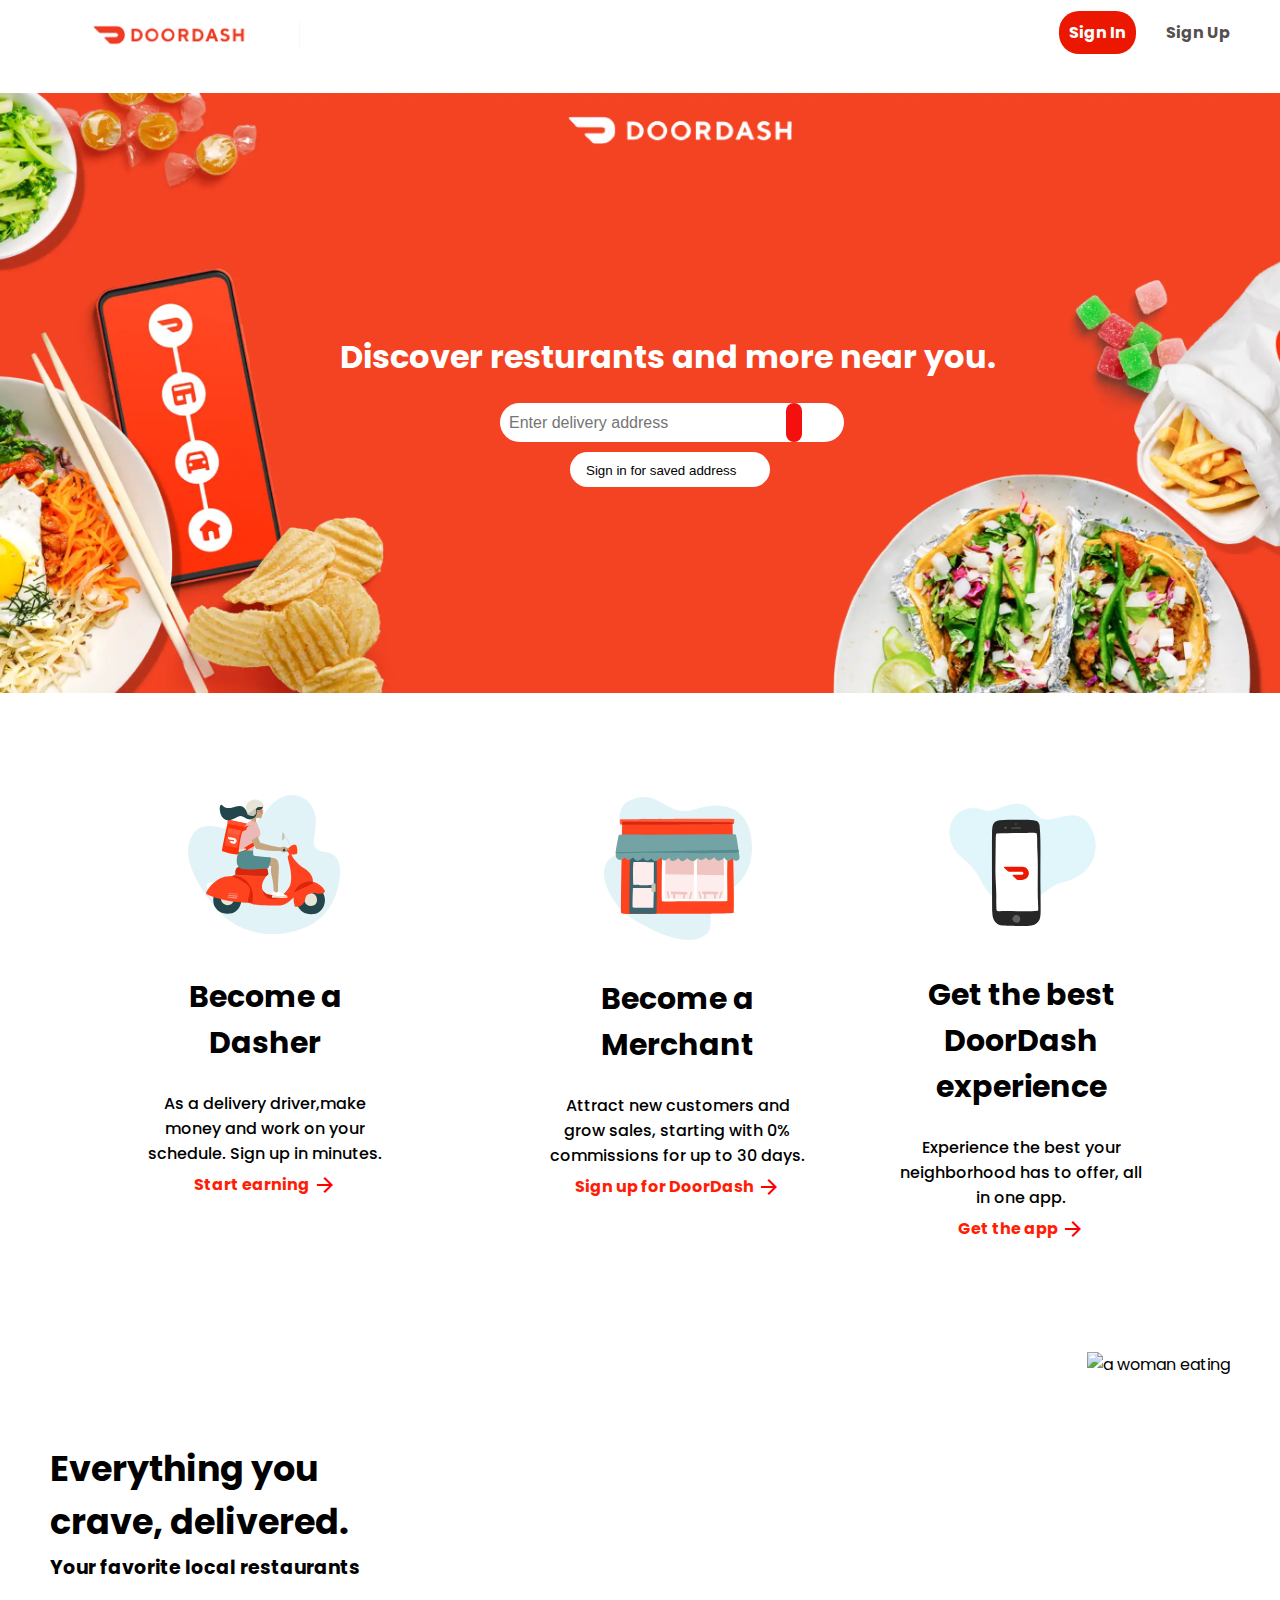
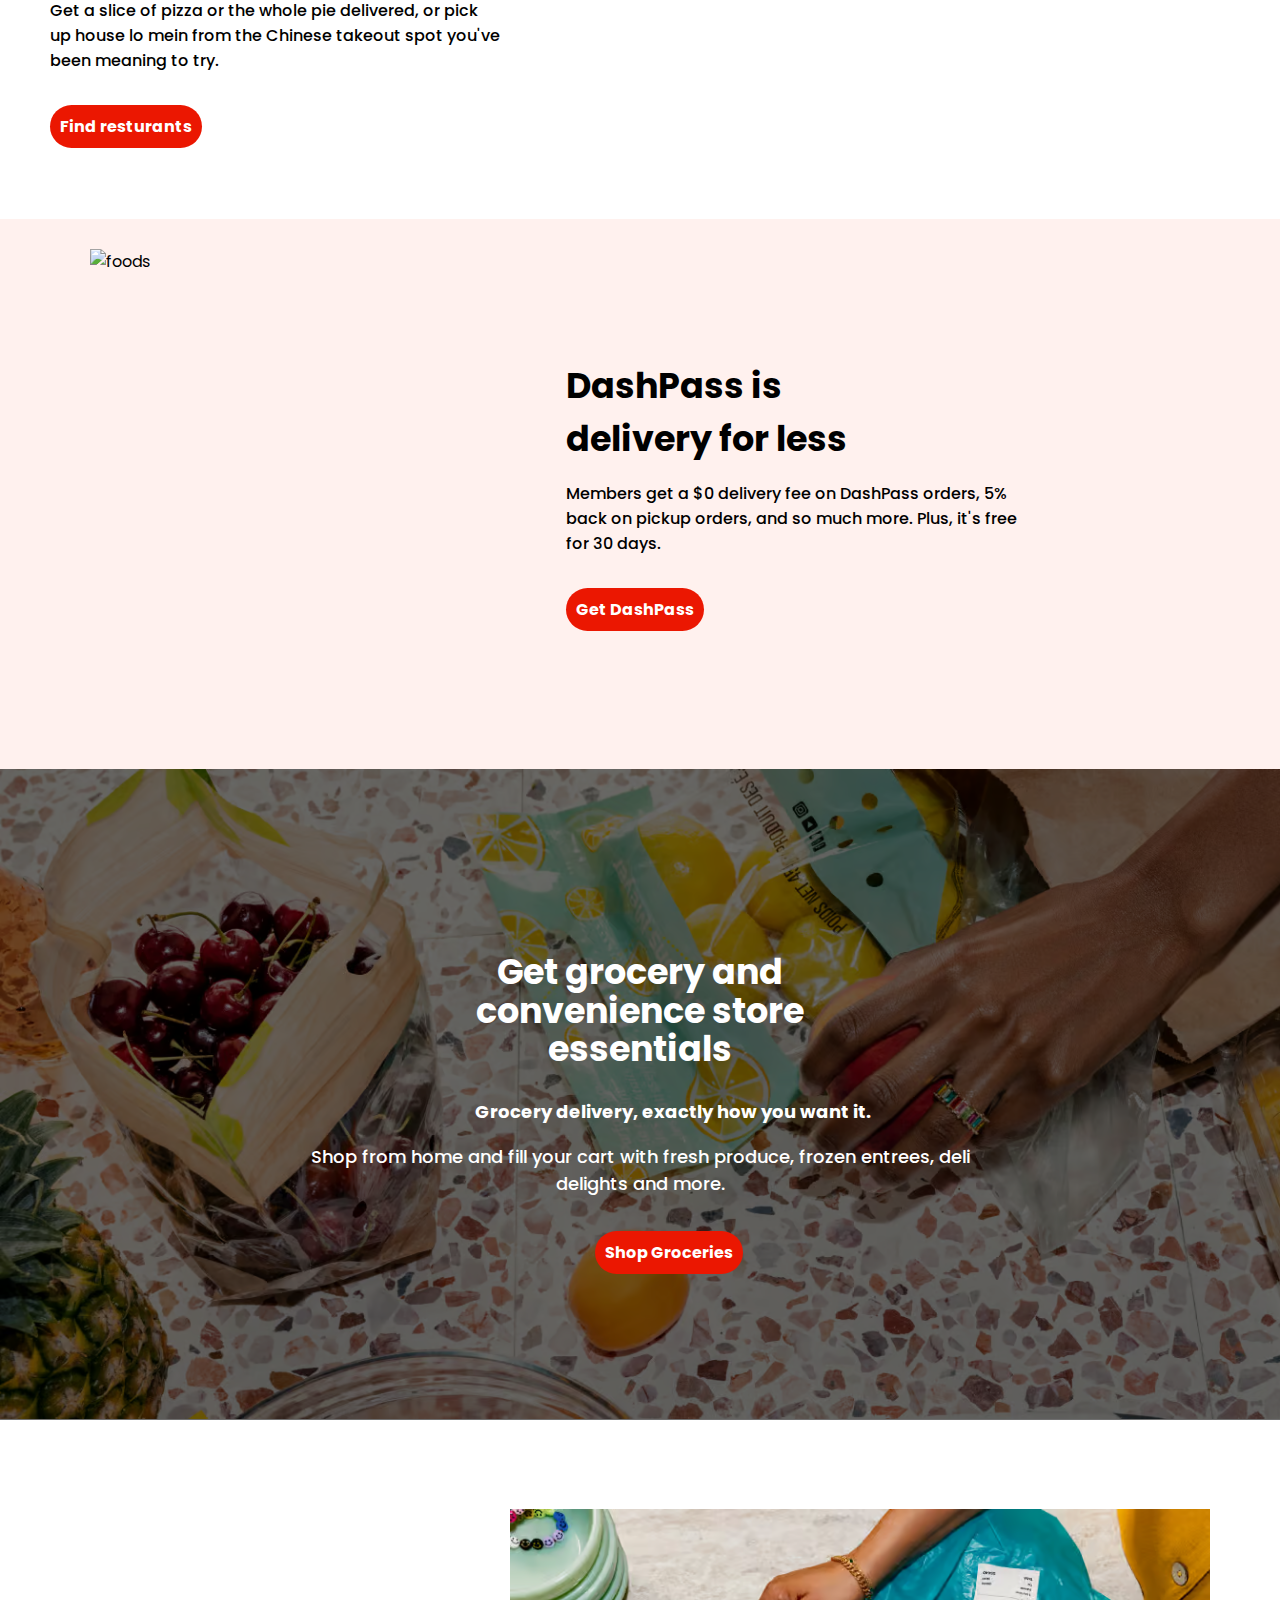
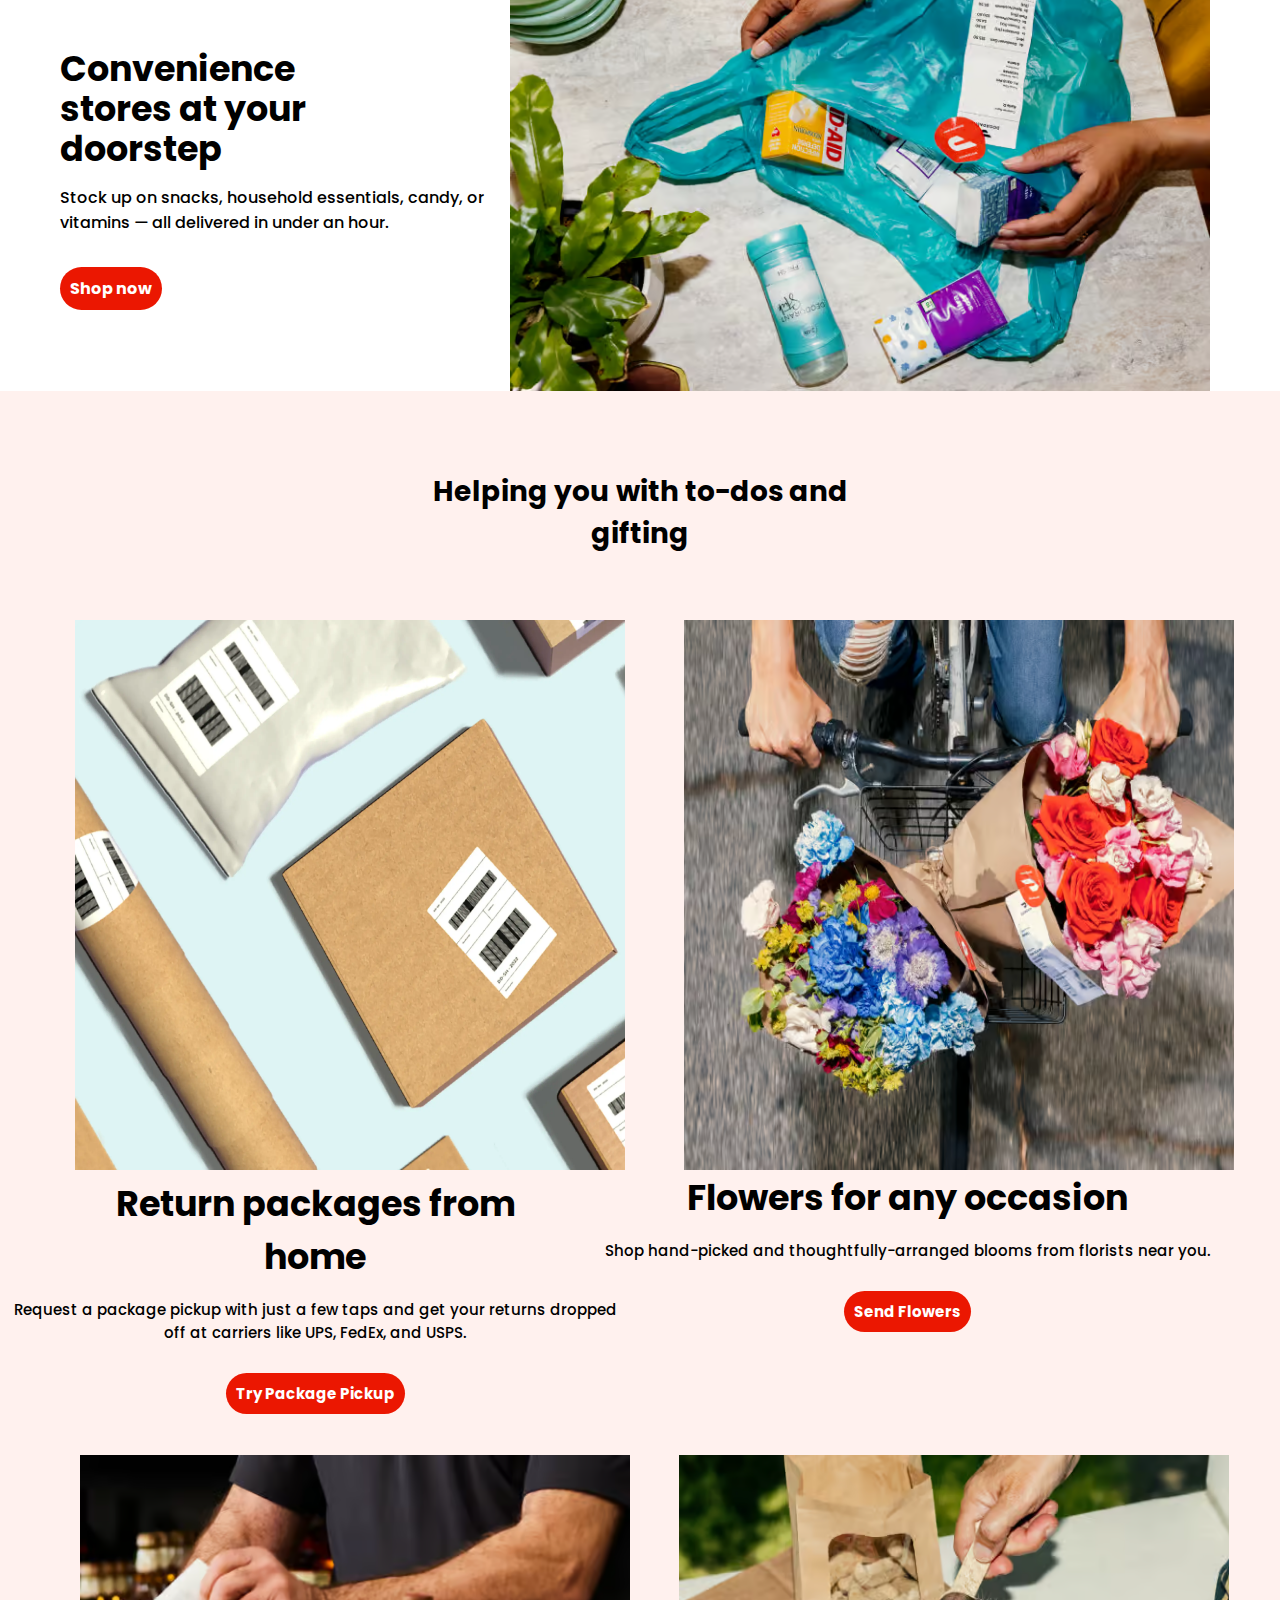
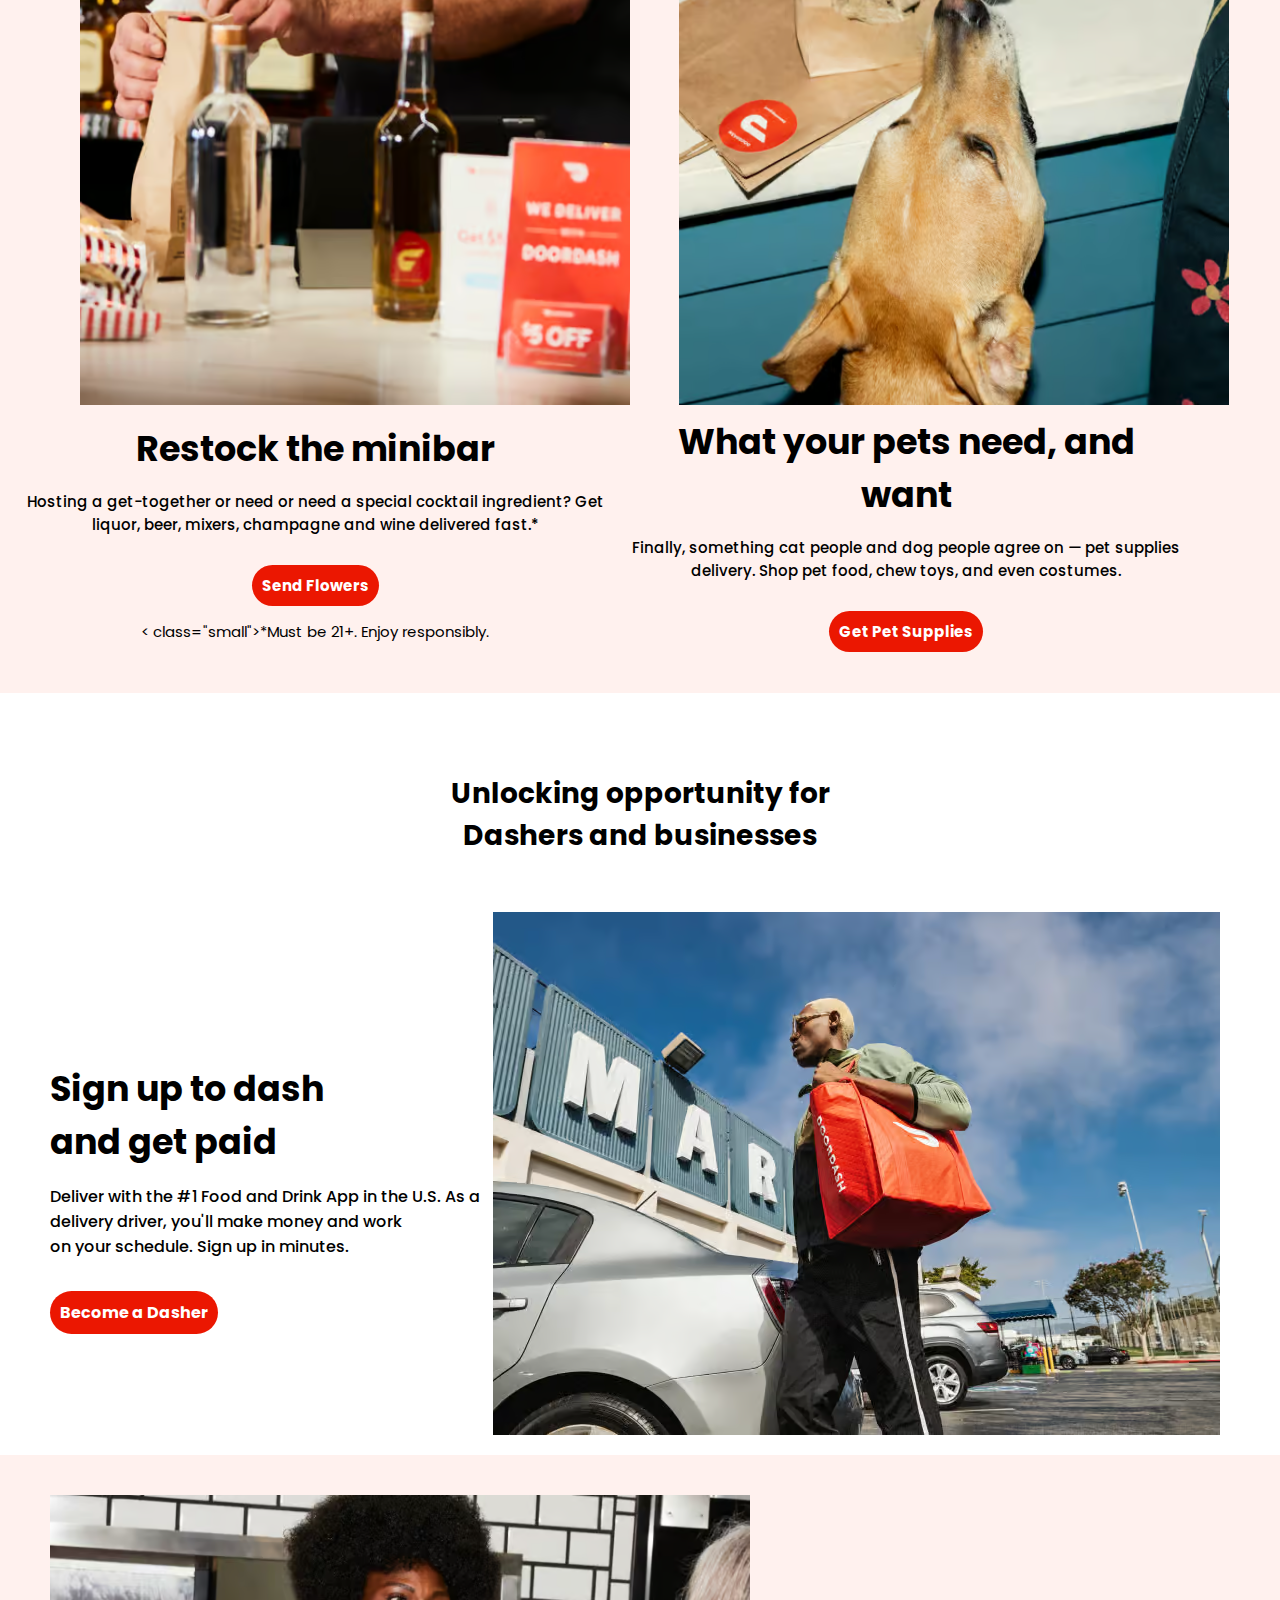
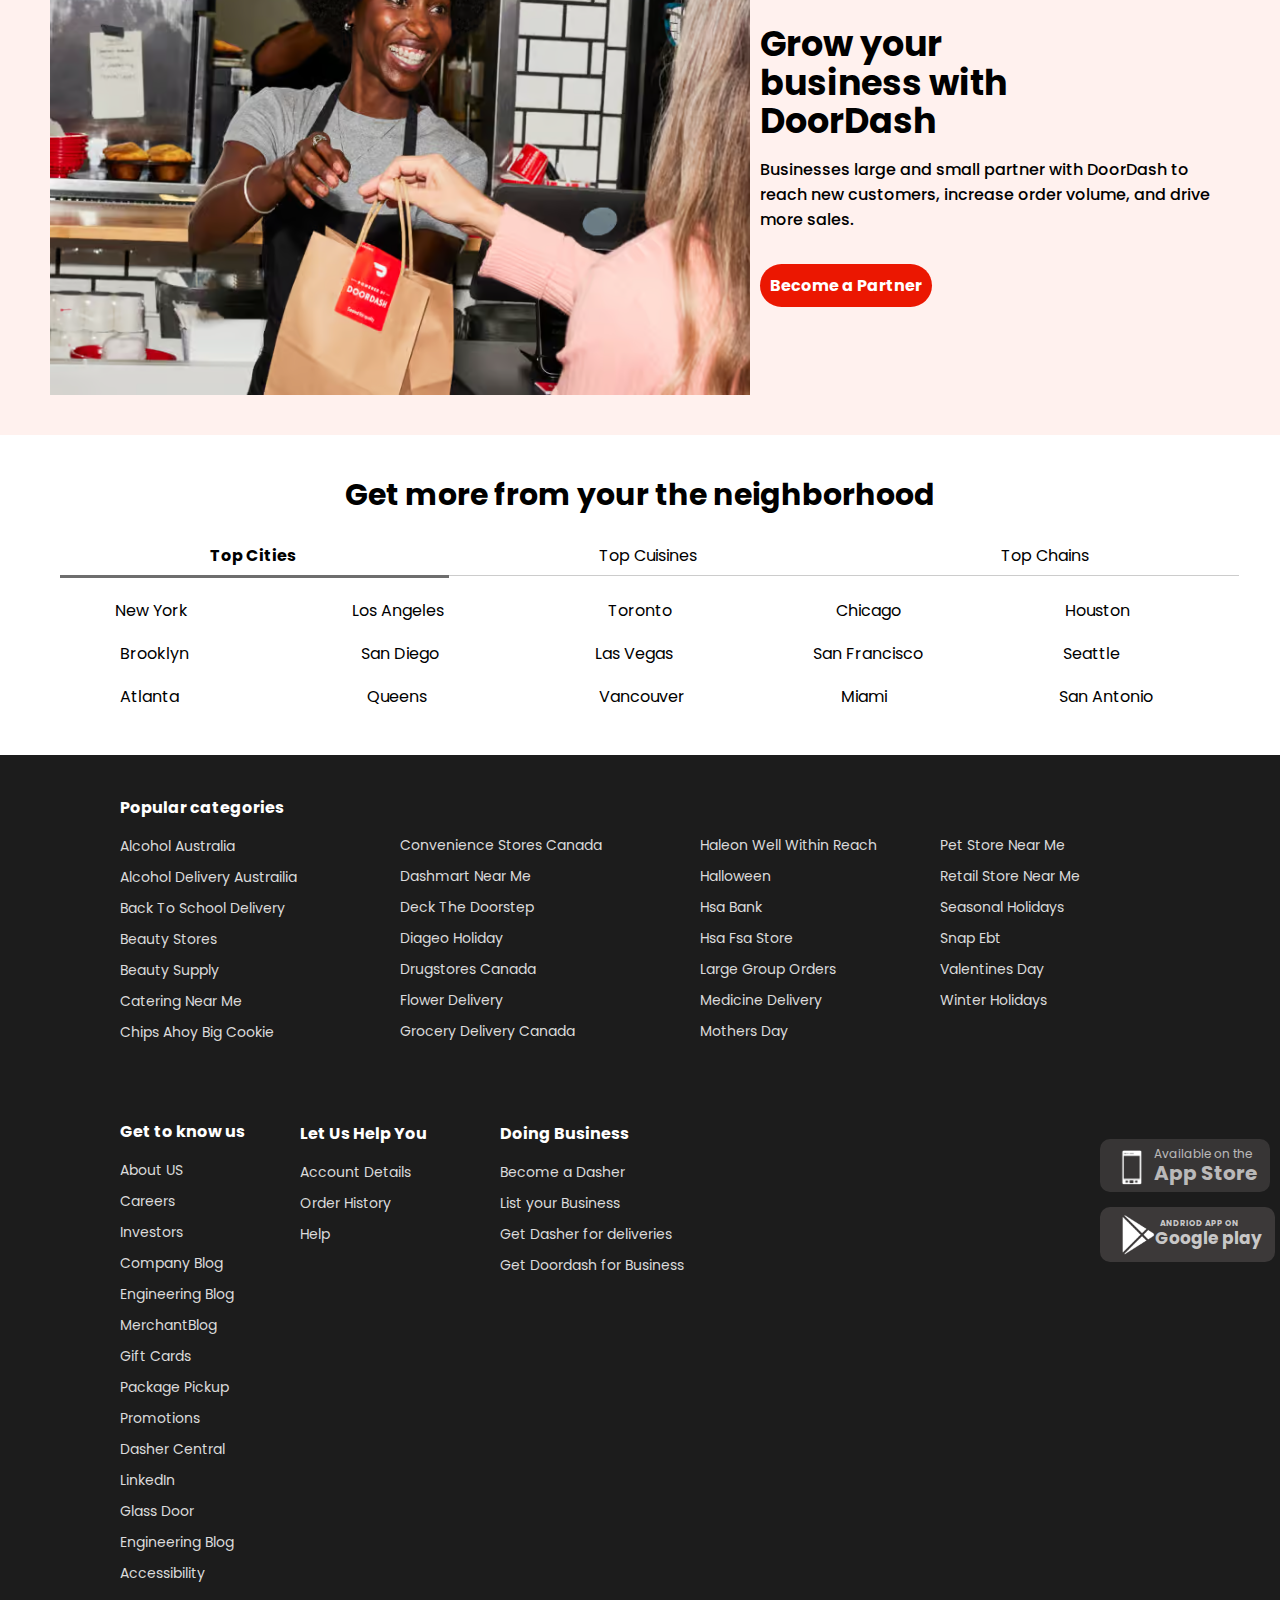
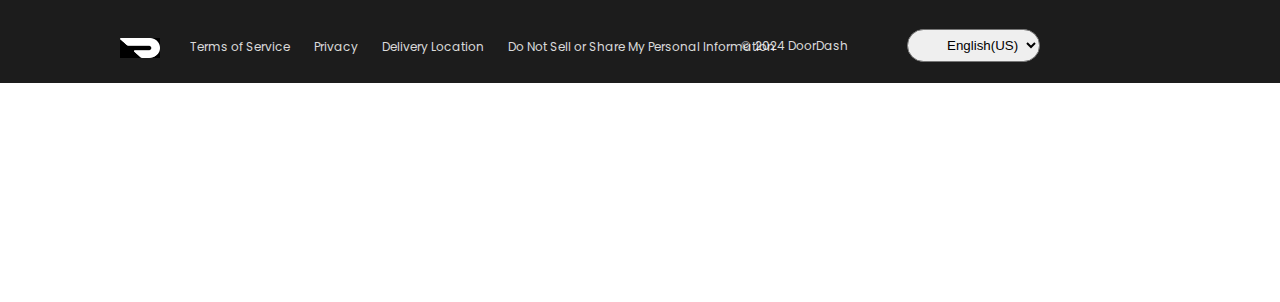
==== index.html @ f0e6108e "Rename Project.html to index.html" ====
<!DOCTYPE html>
<html lang="en">
<head>
    <meta charset="UTF-8">
    <meta name="viewport" content="width=device-width, initial-scale=1.0">
    <title>DoorDash Food Delivery & Takeout - From Restaurants Near You</title>
    <link rel="stylesheet" href="https://cdnjs.cloudflare.com/ajax/libs/font-awesome/6.6.0/css/all.min.css" integrity="sha512-Kc323vGBEqzTmouAECnVceyQqyqdsSiqLQISBL29aUW4U/M7pSPA/gEUZQqv1cwx4OnYxTxve5UMg5GT6L4JJg==" crossorigin="anonymous" referrerpolicy="no-referrer" />

    <link rel="stylesheet" href="https://fonts.googleapis.com/css2?family=Material+Symbols+Outlined:opsz,wght,FILL,GRAD@24,400,0,0&icon_names=arrow_forward" />


    <link rel="icon" type="image/x-icon" href="favicon.ico">

    <link rel="stylesheet" href="Project.css">
</head>
<body>
    <!-- Header section -->
<header>
   <div class="head-section">
    
    <img class="head-logo" src="Capture.PNG" alt="doordash logo" width="200px" height="60px">
    <div >
        <nav class="doordash">
            <ul>
                <li>
                    <a class="sign-in"   href="#" target="_blank">Sign In</a>
                </li>
                <li>
                    <a class="sign-up" href="#" target="_blank">Sign Up</a>
                </li>
            </ul>
        </nav>
            
        
    </div>

    
</div>
</header>
<!-- End of the Header -->

<!-- Main or Hero section -->
<div class="main">
        <img  class="logo" src="bcafd4c2-79aa-4341-a53f-d7eda26e545b-cover-removebg-preview.png" alt="logo">
        
    
        <h1>
            Discover resturants and more near you.
        </h1>
    
        <div class="search-box">
            <i class="fa-solid fa-location-dot"></i>
            <input type="text" placeholder="Enter delivery address" />
            <i class="fa-solid fa-arrow-right"></i>
        </div>
    
        <div class="saved-address">
            <i class="fa-regular fa-user"></i>
            <button>Sign in for saved address</button>
        </div>
   
</div>
<!-- End of the Hero or main section -->

<!-- Second Section -->
<div class="second-section">
    <div class="faruq">
        <img src="ScootScoot.svg">
        <h2 >Become a <br>Dasher </h2> 
        <p>As a delivery driver,make <br> money and work on your <br> schedule. Sign up in minutes.<br> <a class="tobi" href="#" target="_blank" >Start earning </a > <span class="material-symbols-outlined">
            arrow_forward
            </span> 
        </p>  
    </div>

    <div class="ola">
        <img src="Storefront.svg" >
        <h2>Become a <br>Merchant </h2> 
        <p>Attract new customers and <br> grow sales, starting with 0% <br>commissions for up to 30 days.<br> <a class="tobi"  href="#" target="_blank">Sign up for DoorDash </a> <span class="material-symbols-outlined">
            arrow_forward
            </span>      
        </p>
    </div>

    <div class="wale">
        <img src="iphone.svg" height="150px">
        <h2>Get the best<br> DoorDash <br>experience</h2>
        <p>Experience the best your <br>neighborhood has to offer, all<br> in one app.<br><a class="tobi" href="#" target="_blank">Get the app </a ><span class="material-symbols-outlined">
            arrow_forward
            </span>
        </p>
    </div>

</div>

<!-- End of the second section -->

<!-- Third section -->
<div class="border">
    <div>
        <img class="eating"  src="https://img.cdn4dd.com/cdn-cgi/image/fit=cover,format=auto,quality=60/https://cdn.doordash.com/managed/consumer/seo/home/landing_cta/download_the_app_desktop.png" alt="a woman eating" height="500px">
    </div>
    <div class="third-section">
        <h4>Everything you <br>crave, delivered.</h4>
        <h5>Your favorite local restaurants</h5>
        <p>Get a slice of pizza or the whole pie delivered, or pick <br>up house lo mein from the Chinese takeout spot you've<br> been meaning to try.</p> <br>
        <a  class="resturants" href="#" target="_blank">Find resturants</a>
    </div>
</div>
<!-- End of the third section -->

<!-- Fourth section -->
<div class="fourth-section">
    <div>
    <img class="food" src="https://i.postimg.cc/Gh685XBJ/dashpass-desktop.avif" alt="foods" height="450px">
    </div>
    <div class="delivery">
    <h6>DashPass is <br> delivery for less</h6>
    <p>Members get a $0 delivery fee on DashPass orders, 5% <br> back on pickup orders, and so much more. Plus, it's free <br> for 30 days.</p><br>
    <a  class="Dashpass" href="#" target="_blank">Get DashPass</a>

    </div>
    

</div>

<!-- Fifth section -->
<div class="fifth-section">
   <div class="back">
    <h2 class="grocery">Get grocery and <br>convenience store<br> essentials</h2>
    <p class="grocery2">Grocery delivery, exactly how you want it.</p>
    <p class="grocery3">Shop from home and fill your cart with fresh produce, frozen entrees, deli <br>delights and more.</p> <br>
    <a class="grocery4" href="#" target="_blank"> Shop Groceries</a>
   </div> 
   
</div>
<!-- end of the fifth section -->

<!-- Sixth section -->
<div class="sixth">
    <div>
        <img class="image-sixth" src="convenience_desktop.png" alt="convenience">
    </div>

   <div class="div-sixth">
    <h4 class="header-sixth">Convenience <br>stores at your <br> doorstep</h4>
    <p>Stock up on snacks, household essentials, candy, or <br>vitamins — all delivered in under an hour.
    </p> <br>
    <a class="link-sixth" href="#" target="_blank">Shop now</a>
   </div>
</div>
<!-- End of the sixth -->

<!-- Seventh -->

<div class="seventh">
     <h5 class="seventh-header">Helping you with to-dos and <br> gifting</h5>
         <div>
            <img class="seventh-image" src="package_pickup_desktop.png" alt="" >
            <img class="seventh-image2" src="flowers_desktop.png" alt="">
         </div>
         <div class="seventh-container2">
            <h4>Return packages from <br>home</h4>
    
            <p>Request a package pickup with just a few taps and get your returns dropped <br>off at carriers like UPS, FedEx, and USPS.</p><br>
            <a class="seventh-link" href="#" target="_blank">Try Package Pickup</a>
         </div>
    
        <div class="seventh-container3"> <h4>Flowers for any occasion</h4>
            <p>Shop hand-picked and thoughtfully-arranged blooms from florists near you.</p> <br>
            <a class="seventh-link" href="#" target="_blank">Send Flowers</a>
         </div>

         <div>
            <img class="seventh-image3" src="alcohol_desktop.png" alt="">
            <img class="seventh-image4" src="pet_supplies_desktop.png" alt="">
         </div>

         <div class="seventh-container4">
             <h4>Restock the minibar</h4>
             <p>Hosting a get-together or need or need a special cocktail ingredient? Get <br>liquor, beer, mixers, champagne and wine delivered fast.*</p>
             <br>
             <a class="seventh-link" href="#" target="_blank">Send Flowers</a>
             <br><br>
             < class="small">*Must be 21+. Enjoy responsibly.</small>
         </div>

         <div class="seventh-container5">
             <h4>What your pets need, and <br>want</h4>
             <p>Finally, something cat people and dog people agree on — pet supplies <br>delivery. Shop pet food, chew toys, and even costumes.</p>
             <br>
             <a class="seventh-link" href="#" target="_blank">Get Pet Supplies</a>
         </div>

</div>
<!-- End of the Seventh  -->

<!-- Eight section -->
<div class="eight-container">
<h5 class="eight-header">Unlocking opportunity for <br>Dashers and businesses</h5>

<img class="eight-image" src="become_a_dasher_desktop.png" alt="">

<div class="eight-container2">
<h4 >Sign up to dash <br> and get paid</h4>

<p>Deliver with the #1 Food and Drink App in the U.S. As a <br>delivery driver, you'll make money and work <br>on your schedule. Sign up in minutes.</p>
<br>
<a class="seventh-link" href="#" target="_blank">Become a Dasher</a>
</div>


</div>
<!-- End of Eight Section -->

<!-- Ninth Section -->
<div class="ninth-section">
    <img class="ninth-image" src="work_with_doordash_desktop.png" alt="work with doordah picture">

<div class="ninth-container2">
<h4 >Grow your <br>business with<br> DoorDash</h4>

<p>Businesses large and small partner with DoorDash to <br>reach new customers, increase order volume, and drive<br>more sales.</p>
<br>
<a class="seventh-link" href="#" target="_blank">Become a Partner</a>
</div>
<!-- End of the ninth section -->

<!-- Footer section -->
<div class="tabs">
    <h2>
        Get more from your the neighborhood
    </h2>
    <div class="tab-links">
        <a id="active" href="#">
            Top Cities
        </a>
        <a class="active-link" href="#" target="_blank">
            Top Cuisines
        </a>
        <a class="active-link" href="#" target="_blank">
            Top Chains
        </a>
        
    </div>
<div class="contents">
    <div class="tab-contents">
        <a href="#">
            New York
        </a>
        <a href="#" target="_blank">
            Los Angeles
        </a>
        <a href="#" target="_blank">
            Toronto
        </a>
        <a href="#" target="_blank">
            Chicago
        </a>
        <a href="#" target="_blank">
            Houston
        </a>

    </div>


</div>


<div class="tab2-contents">
    <a class="Brooklyn" href="#">
        Brooklyn
    </a>
    <a class="San-Diego" href="#" target="_blank">
        San Diego
    </a>
    <a class="Las-vegas" href="#" target="_blank">
        Las Vegas
    </a>
    <a class="San-Franciso" href="#" target="_blank">
        San Francisco
    </a>
    <a class="seattle" href="#" target="_blank">
        Seattle
    </a>
</div>

<div class="tab3-contents">
    <a href="#">
        Atlanta
    </a>
    <a class="queens" href="#" target="_blank">
        Queens
    </a>
    <a class="vancouver" href="#" target="_blank">
        Vancouver
    </a>
    <a class="miami" href="#" target="_blank">
        Miami
    </a>
    <a class="antonio" href="#" target="_blank">
        San Antonio
    </a>
</div>




<div >
    <div class="footer-columns">
        
        <div class="link1">
            <h3>
                Popular categories
            </h3>
            <a  href="#" target="_blank">
                Alcohol Australia
            </a>
            <a href="#" target="_blank">
                Alcohol Delivery Austrailia
            </a>
            <a href="#" target="_blank">
                Back To School Delivery
            </a>
            <a href="#" target="_blank">
                Beauty Stores
            </a>
            <a href="#" target="_blank">
                Beauty Supply
            </a>
            <a href="#" target="_blank">
                Catering Near Me
            </a>
            <a href="#" target="_blank">
                Chips Ahoy Big Cookie
            </a>
        </div>

        <div class="link2">
            <a  href="#" target="_blank">
                Convenience Stores Canada
            </a>
            <a href="#" target="_blank">
                Dashmart Near Me
            </a>
            <a href="#" target="_blank">
               Deck The Doorstep
            </a>
            <a href="#" target="_blank">
                Diageo Holiday
            </a>
            <a href="#" target="_blank">
                Drugstores Canada
            </a>
            <a href="#" target="_blank">
                Flower Delivery
            </a>
            <a href="#" target="_blank">
                Grocery Delivery Canada
            </a>
        </div>

        <div class="link3">
            <a  href="#" target="_blank">
                Haleon Well Within Reach
            </a>
            <a href="#" target="_blank">
                Halloween
            </a>
            <a href="#" target="_blank">
                Hsa Bank
            </a>
            <a href="#" target="_blank">
                Hsa Fsa Store
            </a>
            <a href="#" target="_blank">
                Large Group Orders
            </a>
            <a href="#" target="_blank">
                Medicine Delivery
            </a>
            <a href="#" target="_blank">
                Mothers Day
            </a>
        </div>

        <div class="link4">
            <a  href="#" target="_blank">
                Pet Store Near Me
            </a>
            <a href="#" target="_blank">
               Retail Store Near Me
            </a>
            <a href="#" target="_blank">
                Seasonal Holidays
            </a>
            <a href="#" target="_blank">
                Snap Ebt
            </a>
            <a href="#" target="_blank">
                Valentines Day
            </a>
            <a href="#" target="_blank">
                Winter Holidays
            </a>
        </div>

        <div class="link5">
            <h3>
                Get to know us
            </h3>
            <a  href="#" target="_blank">
                About US
            </a>
            <a href="#" target="_blank">
                Careers
            </a>
            <a href="#" target="_blank">
                Investors
            </a>
            <a href="#" target="_blank">
                Company Blog
            </a>
            <a href="#" target="_blank">
                Engineering Blog
            </a>
            <a href="#" target="_blank">
                MerchantBlog
            </a>
            <a href="#" target="_blank">
                Gift Cards
            </a>
            <a href="#" target="_blank">
                Package Pickup
            </a>
            <a href="#" target="_blank">
                Promotions
            </a>
            <a href="#" target="_blank">
                Dasher Central
            </a>
            <a href="#" target="_blank">
                LinkedIn
            </a>
            <a href="#" target="_blank">
                Glass Door
            </a>
            <a href="#" target="_blank">
                Engineering Blog
            </a>
            <a href="#" target="_blank">
                Accessibility
            </a>
        </div>

        <div class="link6">
            <h3>
                Let Us Help You
            </h3>
            <a  href="#" target="_blank">
                Account Details
            </a>
            <a href="#" target="_blank">
                Order History
            </a>
            <a href="#" target="_blank">
                Help
            </a>
        </div>

        <div class="link7">
            <h3>
                Doing Business
            </h3>
            <a href="#" target="_blank">
                Become a Dasher
            </a>
            <a href="#" target="_blank">
                List your Business
            </a>
            <a href="#" target="_blank">
                Get Dasher for deliveries
            </a>
            <a href="#" target="_blank">
                Get Doordash for Business
            </a>
        </div>
        
    </div>

   
        
    <div class="terms">
        
        <a href="#">Terms of Service</a>
        <a href="#">Privacy</a>
        <a href="#">Delivery Location</a>
        <a href="#">Do Not Sell or Share My Personal Information</a>
    </div>
    </div>

    

<div class="img1">
    <img class="img2" src="DASH.D-5fc43ce7.png" alt="doordash logo">
</div>
<!-- 2205195_mobile_phone_screen_smart_icon.svg -->
<div>
    <img class="googleapp" src="Mobile.png" alt="appstore">

    <div class="store"><small class="available">Available on the</small>  <br><small class="app">App Store</small></div>
</div>
<!-- play.png -->
<div>
    <img class="googleapp2" src="images 1.png" alt="googleplay">

    <div class="google-play"><small class="andriod">ANDRIOD APP ON </small>  <br><small class="app2">Google play</small></div>
</div>

<div class="foot">
        <div class="footer-last">
            <small class="small">© 2024 DoorDash
            </small>
        </div>
            <div class="select-opt">
                <i class="fa-solid fa-globe"></i>
                
                <select name="language">
                    
                    <option value="English (US)">English(US)</option>
                    <option value="español (US)">Español(US)</option>
                    <option value="English (CA)">English(CA)</option>
                    <option value="français (CA)">français(CA)</option>
                    <option value="English (AU)">English(AU)</option>
                    <option value="English (AZ)">English(AZ)</option>
                </select>
                
            </div>
            <div>
                <i class="fa-brands fa-facebook"></i>
                <i class="fa-brands fa-instagram"></i>
                <i class="fa-brands fa-x-twitter"></i>
            </div>
</div>


</body>
</html>
---- Project.css ----
@import url('https://fonts.googleapis.com/css2?family=Poppins:ital,wght@0,100;0,200;0,300;0,400;0,500;0,600;0,700;0,800;0,900;1,100;1,200;1,300;1,400;1,500;1,600;1,700;1,800;1,900&family=Roboto:ital,wght@0,100;0,300;0,400;0,500;0,700;0,900;1,100;1,300;1,400;1,500;1,700;1,900&display=swap');

body{
    font-family: "Poppins", sans-serif;
    margin: 0;
    padding: 0;
}

/* Header styling */


nav ul li {
    float: left;
    
}

nav ul {
    position: absolute;
    right: 0;
    top: 0;
    list-style-type: none;
    margin-top: 20px;
    margin-right: 30px;
}

nav ul li a {
    text-decoration: none;
    padding-top: 10px;
    margin: 10px;
}

header{
    margin-bottom: 20px;
    z-index: 2;
}

.head-logo{
    height:30px;
    width: 260px;
}

header div img {
    margin: 20px 0px 10px 40px;
    
    
}
.head-section{
    background-color: #fff;
    padding-bottom: 5px;
}

.sign-in {
    color: #fff;
    padding: 10px 10px;
    border-radius: 20px;
    font-weight: bold;
    background-color: #eb1701;
    
}

.sign-up {
    color: #291e1dce;
    padding: 10px 10px;
    border-radius: 20px;
    font-weight: bold;
    background-color: #fff;
    
} 


header{
    position: sticky;
    top: 0;
    
}
/* End of the header styling */

/* Main styling */

.main {
    background-image: url('hero_desktop.png');
    background-position: center;
    background-size: cover;
    background-repeat: no-repeat;
    height: 600px;

}

.logo {
    width: 320px;
    height: 180px;
    background-color: #ff000000;
    margin-left: 520px;
    position: absolute;
    top: 33px;
    
    
}


div h1  {
    position: relative;
    top: 240px;
    margin-left: 340px;
    color: #fff;
}

.search-box {
    position: relative;
    top: 240px;
    margin-left: 500px;
    max-width: 330px;
    padding: 7px;
    border-radius: 25px;
    background-color: #fff;
}

.saved-address {
    position: relative;
    top: 250px;
    margin-left: 570px;
    width: 190px;
    background-color: #fff;
    border-radius: 50px;
    height: 25px;
    padding: 5px;
}


.fa-regular {
    margin-left: 5px;
}


button{
    border: none;
    background-color: #fff;
    

}

.fa-arrow-right {
    margin-left: 5px;
    background-color: rgb(245, 16, 16);
    color: #fff;
    padding: 8px;
    border-radius: 50px;
}

div input {
    outline: none;
    width: 270px;
    height: 22px;
    border: none;
    font-size: 16px;
    
}
/* End of main styling */

/* Second section */

.second-section {
    
    margin-left: 100px;
    margin-top: 80px;

    
}


h2 {
    font-size: 30px;
    text-align: center;
    
}

.tobi{
    color: #ff1e05;
    text-decoration: none;
    font-weight: bolder;
    background-color: #fff;
    
}

span {
    position: relative;
    top: 7px;
    color: #f00;
    
}

.faruq{
    position: relative;
    top:15px;
    margin-right: 850px;
    text-align: center;
}

.ola{
    position: absolute;
    top: 790px;
    margin-left: 450px;
    text-align: center;
}

.wale{
    position: absolute;
    top: 790px;
    margin-left: 800px;
    text-align-last: center;
}

.ola {
	font-size: 
}

div p {
    font-weight: 500;
    white-space: nowrap;
    
}

/* End of the second section  */

/* Third section */

.eating{
    float: right;
    clear: right;
    padding-right: 50px;
    padding-top: 20px;
}

.third-section {
    padding: 90px 0px 0px 50px; 
    margin-top: 150px;
}

h4 {
    font-size: 35px;
    margin: 0px 0px 5px;
    padding-top: 20px;
}

h5 {
    font-size: 19px;
    margin: 0px 0px 5px;
}

.resturants {
    background-color: rgb(235, 23, 1);
    text-decoration: none;
    color: #fff;
    border-radius: 50px;
    padding: 10px;
    font-weight: bolder;

}
/* End of the third section */

/* Fourth section */
.fourth-section {
    padding-bottom: 550px;
    background-color: #fff1ee;
    margin-top: 80px;
    
}



.food{
    float: left;
    clear: left;
    padding-left: 60px;
    margin: 30px;
}

.delivery {
    float: right;
    margin-top: 140px;
    margin-right: 70px;
}

h6 {
    font-size: 35px;
    margin: 0px 0px 5px;
}

.Dashpass {
    background-color: rgb(235, 23, 1);
    text-decoration: none;
    color: #fff;
    border-radius: 50px;
    padding: 10px;
    font-weight: bolder;

}

/* End of the fourth section */

/* Fifth section */
.fifth-section {
    background-image: url("grocery_desktop.png");
    background-repeat: no-repeat;
    background-size: cover;
    height: 650px;
    
    
}
.back {
    background-color: rgba(0, 0, 0, 0.568);
    padding: 155px;
}

.grocery {
    font-size: 35px;
    position: relative;
    top: 0px; 
    color: rgb(15, 13, 13);
    text-align-last: center;
    line-height: 1.1;
    color: #fff;
}

.grocery2 {
    position: relative;
    top: 0px;
    margin-left: 320px;
    font-weight: bolder;
    font-size: 18px;
    color: #fff;
    
}

.grocery3 {
    position: relative;
    top: 0px;
    margin-left: auto;
    text-align-last: center;
    font-size: 18px;
    color: #fff;
    
}

.grocery4 {
    background-color: rgb(235, 23, 1);
    text-decoration: none;
    color: #fff;
    border-radius: 50px;
    padding: 10px;
    font-weight: bold;
    position: relative;
    top: 0px;
    margin-left: 440px;
}
/* End of the fifth section */

/* Sixth section */


.image-sixth {
    float: right;
    clear: right;
    margin-right: 70px;
    width: 700px;
    height: 500px;
    
}

.div-sixth {
    margin-top: 90px;
    margin-left: 60px;
   
}

.header-sixth {
    padding-top:  140px; 
    line-height: 40px;
    
}

.link-sixth {
    background-color: rgb(235, 23, 1);
    text-decoration: none;
    color: #fff;
    border-radius: 50px;
    padding: 10px;
    font-weight: bold;
}
/* End of the sixth  */

/* Seventh */
.seventh {
    background-color: rgb(255, 241, 238);
    margin-top: 90px;
    position: relative;
    padding-bottom: 50px;
}

.seventh-header{
position: relative;
top: 60px;
left: 0px;
font-size: 28px;
text-align-last: center;
padding: 20px;

}

.seventh-image {
    position: relative;
    top: 100px;
    margin-left: 75px;
    width: 550px;
    height: 550px;

}

.seventh-image2 {
    position: relative;
    top: 100px;
    right: 15px;
    margin-left: 70px;
    width: 550px;
    height: 550px;
}

.seventh-image3 {
    position: relative;
    top: 50px;
    margin-left: 80px;
    width: 550px;
    height: 550px;
}

.seventh-image4 {
    position: relative;
    top: 50px;
    right: 25px;
    margin-left: 70px;
    width: 550px;
    height: 550px;
}

.seventh-container2 {
    font-size: 15px;
    margin-top: 80px;
    margin-right: 650px;
    padding-bottom: 0px;
    text-align: center;

}

.seventh-container3 {
  
    font-size: 15px;
    position: absolute;
    top: 760px;
    right: 0px;
    margin-right: 70px;
    text-align: center;
    
}

.seventh-link {
    background-color: rgb(235, 23, 1);
    text-decoration: none;
    color: #fff;
    border-radius: 50px;
    padding: 10px;
    font-weight: bold;
}

.seventh-container4 {
    font-size: 15px;
    margin-top: 40px;
    margin-right: 650px;
   
    text-align: center;

}

.seventh-container5 {
    font-size: 15px;
    position: absolute;
    bottom: 50px;
    right: 100px;

    text-align: center;
} 
/* End of the Seventh  */

 /* Eight section */

 .eight-container {
     position: relative;
     padding-bottom: 350px;
 }

 .eight-header {
    position: relative;
    top: 60px;
    font-size: 28px;
    text-align: center;
    padding: 20px;
    
 }

 .eight-image {
     float: right;
     clear: right;
     margin-top: 90px;
     margin-right: 60px;
 }

 .eight-container2 {
     position: relative;
     top: 220px;
     left: 50px;
 }
 /* End of Eight Section */

 /* Ninth Section */
.ninth-section {
    background-color: #fff1ee;
    height: 520px;
    padding-bottom: 60px;
}
 
.ninth-image {
    margin-left: 50px;
    margin-top: 40px;
    width: 700px;
    height: 500px;
}

.ninth-container2 {
    float: right;
    margin-top: 150px;
    margin-right: 70px;
}

.ninth-container2 h4 {
    line-height: 1.1;
}

/* End of the ninth section */


 /* Footer section */

 h2 {
     text-align: center;
 }

.contents {
    margin-top: 30px;
    margin-left: 35px;
}

.seattle {
    padding-left: 16px;
}


.Brooklyn {
    padding-right: 48px;
}

.San-Diego{
    padding-right: 32px;
}

.Las-vegas {
    padding-right: 16px;
}

 .contents{
    margin-bottom: 18px; 
 }

 .tab2-contents{
    margin-bottom: 18px; 
 }

 .tabs h2{
    margin-top: 70px;
 }
 

 .tab-contents  a{
     text-decoration: none;
     margin: 0 80px;
     color: #000;
     
 }

 .tab2-contents a{
    text-decoration: none;
    color: #000;
    margin-left: 120px;
    
    
}

.tab3-contents  a{
    text-decoration: none;
    color: #000;
    margin-left: 120px;
}

.queens {
    padding-left: 64px;
}

.vancouver {
    padding-left: 48px;
}

.miami {
    padding-left: 32px;
}

.antonio {
    padding-left: 48px;
}

 #active {

     border-bottom: 3px solid rgba(0, 0, 0, 0.568);
     padding: 8px 150px;
     text-decoration: none;
     color: #000;
     margin-left: 60px;
     font-weight: bolder;
     
 }

 .tab-links a:hover{
    background-color: rgba(206, 197, 197, 0.233);
 }
 

 .active-link {
    color: #000;
    text-decoration: none;
    border-bottom: 1px solid #ccc;
    padding: 8px 150px;
    
 }

 

 .link1 {
    position: relative;
    top: 40px;
    left: 20px;
}

 .link2 {
     position: absolute;
     top: 70px;
     left: 300px;
 }

 .link3 {
     position: absolute;
     top: 70px;
     left: 600px;
 }

 .link4 {
    position: absolute;
    top: 70px;
    right: 200px;
}

.link5 {
    position: relative;
    top: 100px;
    left: 20px;
}



.link6 {
    position: absolute;
    top: 350px;
    left: 200px;
}

.link7 {
    position: absolute;
    top: 350px;
    left: 400px;
}

.tab-contents a:hover{
    background-color: rgba(206, 197, 197, 0.233);
}

.tab2-contents a:hover{
    background-color: rgba(206, 197, 197, 0.233);
}

 .tab3-contents a:hover{
    background-color: rgba(206, 197, 197, 0.233);
}



 .footer-columns {
     position: relative;
     top: 30px;
     background-color: rgba(0, 0, 0, 0.89);
     display: block;
     height: 928px;
 }

 .footer-columns a{
    display: block;
    margin: 10px 0 10px 100px;
    text-decoration: none;
    color: rgba(255, 255, 255, 0.842);
    font-size: 14px;
}

.footer-columns a:hover {
    text-decoration: underline;
    color: #fff;
}


.footer-columns h3{
    color: #fff;
    margin-left: 100px;
    font-size: 16px;
    
}


.img2 {
    position: relative;
    bottom: 40px;
    left: 120px;
    width: 40px;
    height: 20px;
   
}




.available{
    font-size: 12px;
}

.app {
    font-size: 20px;
    font-weight: bold;
    margin-left: 5px;
    
}

.app2 {
    font-size: 17px;
    font-weight: bold;
    margin-left: 5px;
    
}

.andriod{
    font-size: 8px;
    font-weight: bold;
    margin-left: 10px;
}


.store{
    background-color: rgba(112, 105, 105, 0.329);
    color: rgba(255, 255, 255, 0.671);
    text-align: center;
    padding: 5px 12px 8px 48px;
    position: relative;
    bottom: 608px;
    border-radius: 10px;
    margin-left: 1100px;
    width: 110px;
    line-height: 1.1;
    
    
}

.store:hover{
    color: #fff;
    cursor: pointer;
}


.googleapp {
    position: relative;
    bottom: 555px;
    margin-left: 1120px;
    width: 23px;
    height: 35px;
    z-index: 2;
    
}

.google-play{
    background-color: rgba(112, 105, 105, 0.384);
    color: rgba(255, 255, 255, 0.733);
    line-height: 1.1;
    padding: 5px 5px 5px 50px;
    position: relative;
    bottom: 640px;
    border-radius: 10px;
    margin-left: 1100px;
    height: 45px;
    width: 120px; 
    
}


.google-play:hover{
    color: #fff;
    cursor: pointer;
}

.googleapp2 {
    position: relative;
    bottom: 585px;
    margin-left: 1120px;
    width: 35px;
    height: 40px;
    z-index: 2;
    
}

.small{
    font-size: 12px;
    color: rgba(255, 255, 255, 0.842)
}

.terms {
    margin-left: 150px;
    
}


.terms a{
    color: rgba(255, 255, 255, 0.842);
    position: relative;
    bottom: 20px;
    left: 30px;
    text-decoration: none;
    margin: 0 10px;
    font-size: 12px;


}

.terms a:hover{
    text-decoration: underline;
    color: #fff;
}


.foot {
    position: relative;
    bottom: 215px;
    
}
.footer-last {
    position: absolute;
    color: #fff;
    right: 432px;
    bottom: 30px;
    
}

.select-opt {
    position: absolute;
    color: #000;
    margin-right: 240px;
    padding-left: 40px;
    right: 0;
    bottom: 25px;
}



div select{
    border-radius: 30px;
    padding: 7px 0 7px 35px;
    
}

.fa-globe{
    position: absolute;
    right: 105px;
    bottom: 8px;
    font-size: 20px;
    border-radius: 25px;
   
}

.fa-facebook{
    position: absolute;
    right: 160px;
    bottom: 35px;
   color: rgba(255, 255, 255, 0.445);
    font-size: 20px;
    border-radius: 25px;
    
}

.fa-facebook:hover{
    color: rgba(255, 255, 255, 0.719);
}

.fa-instagram {
    position: absolute;
    right: 130px;
    bottom: 35px;
    color: rgba(255, 255, 255, 0.445);
    font-size: 20px;
    
    
}

.fa-instagram:hover{
    color: rgba(255, 255, 255, 0.719);
}

.fa-x-twitter {
    position: absolute;
    right: 90px;
    bottom: 35px;
    color: rgba(255, 255, 255, 0.445);
    font-size: 20px;
    
    
}
.fa-x-twitter:hover{
    color: rgba(255, 255, 255, 0.719);
    }
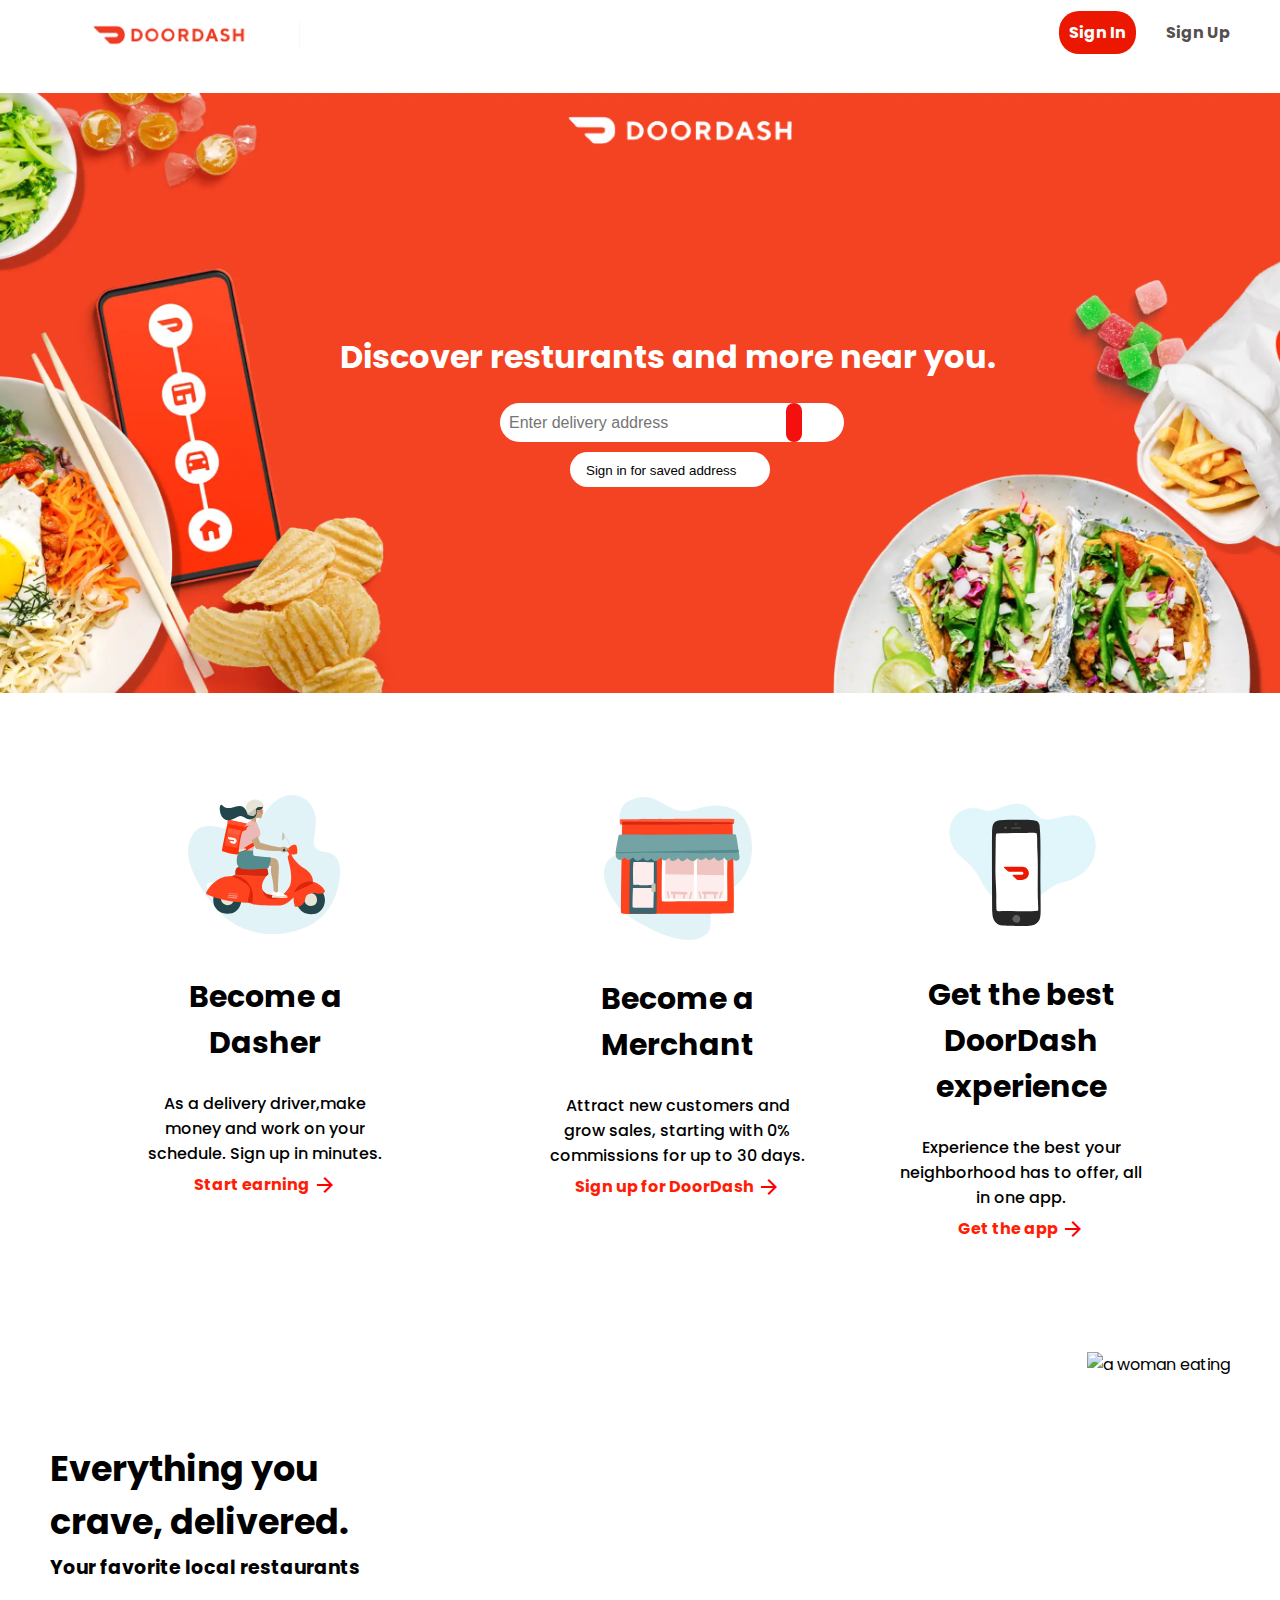
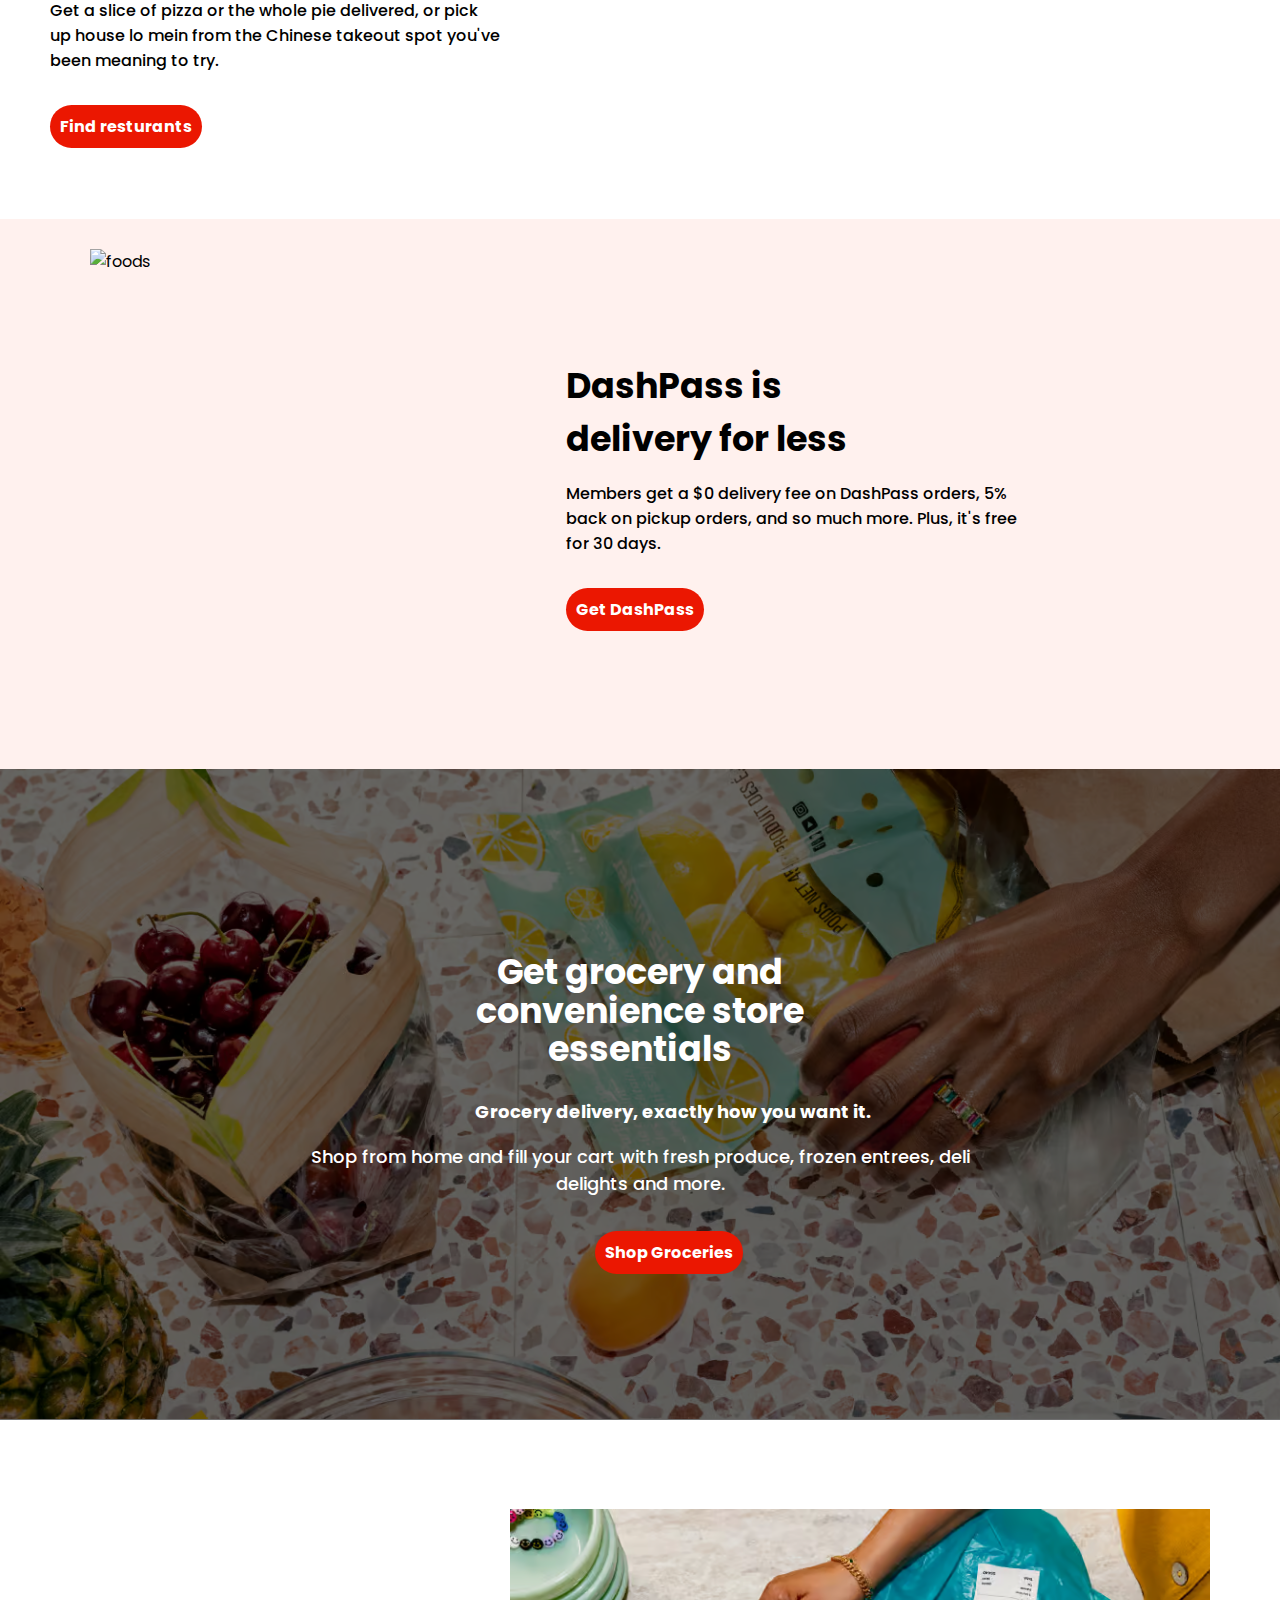
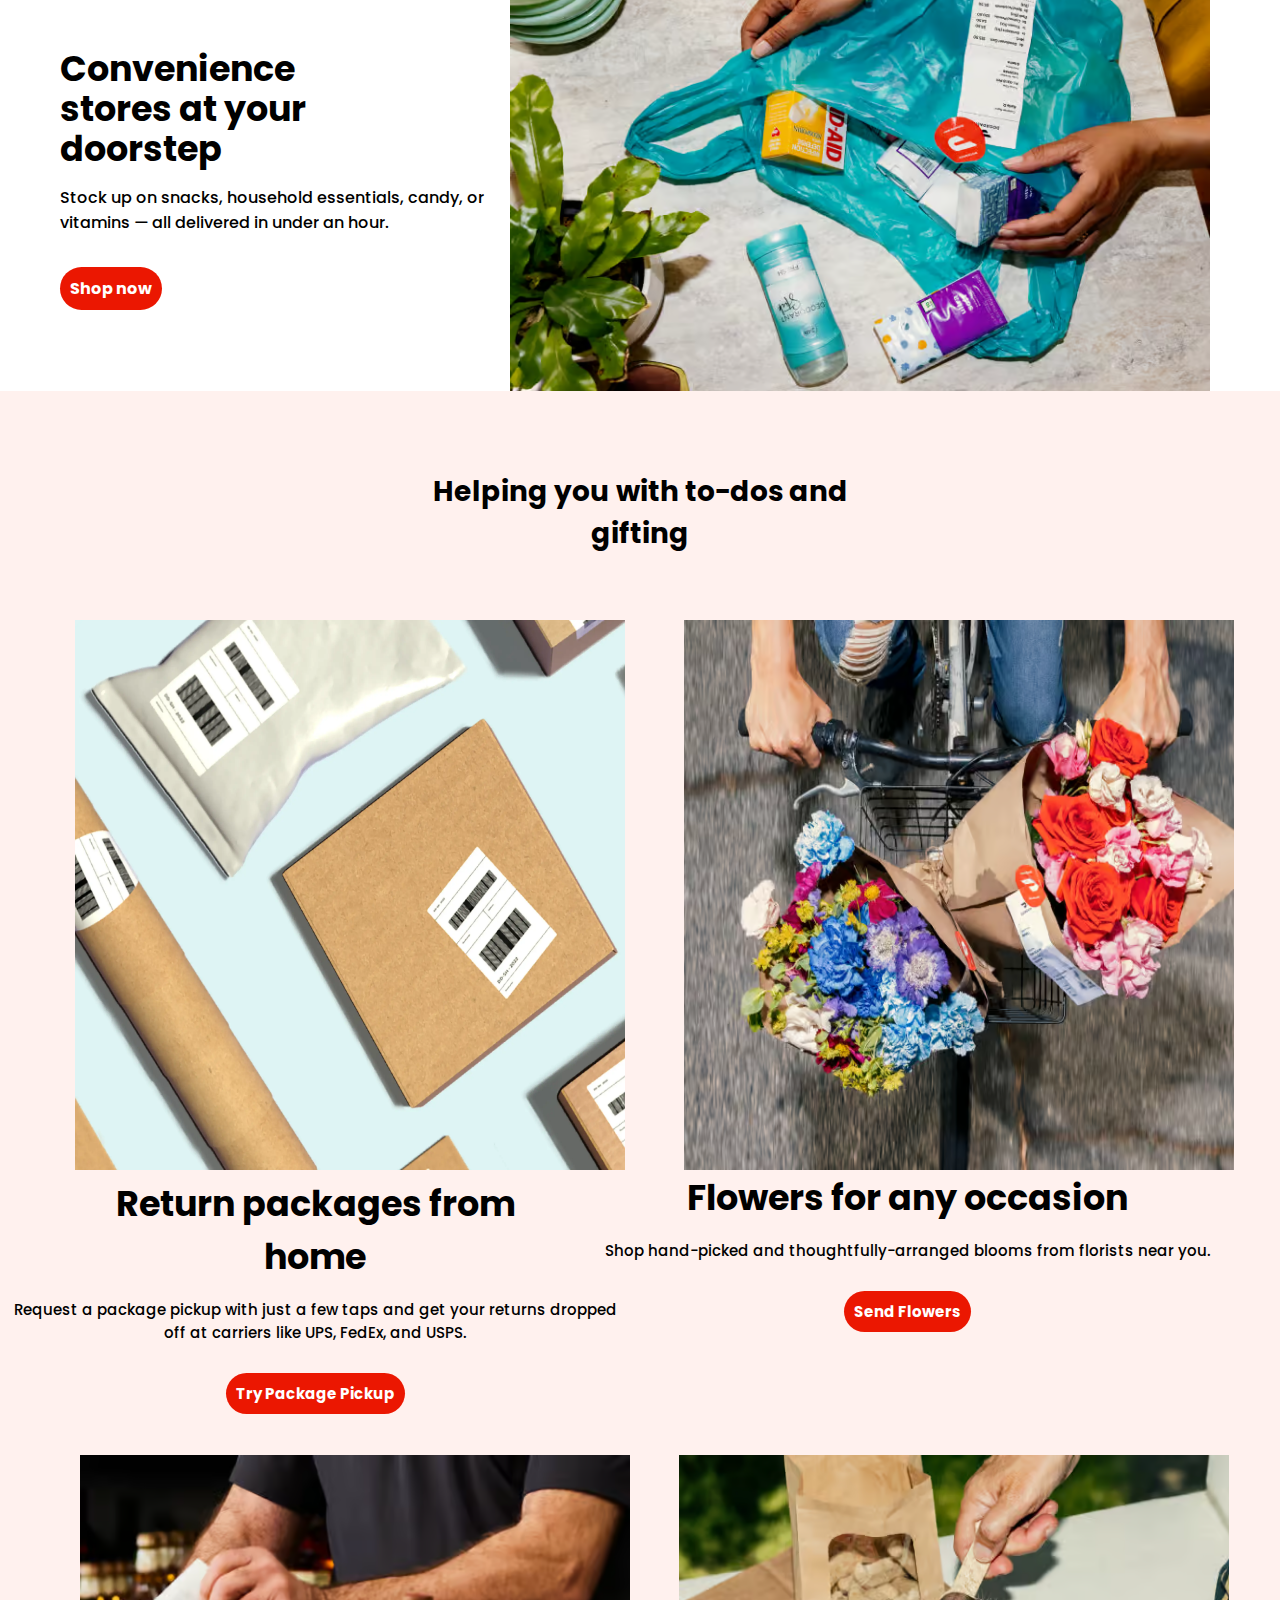
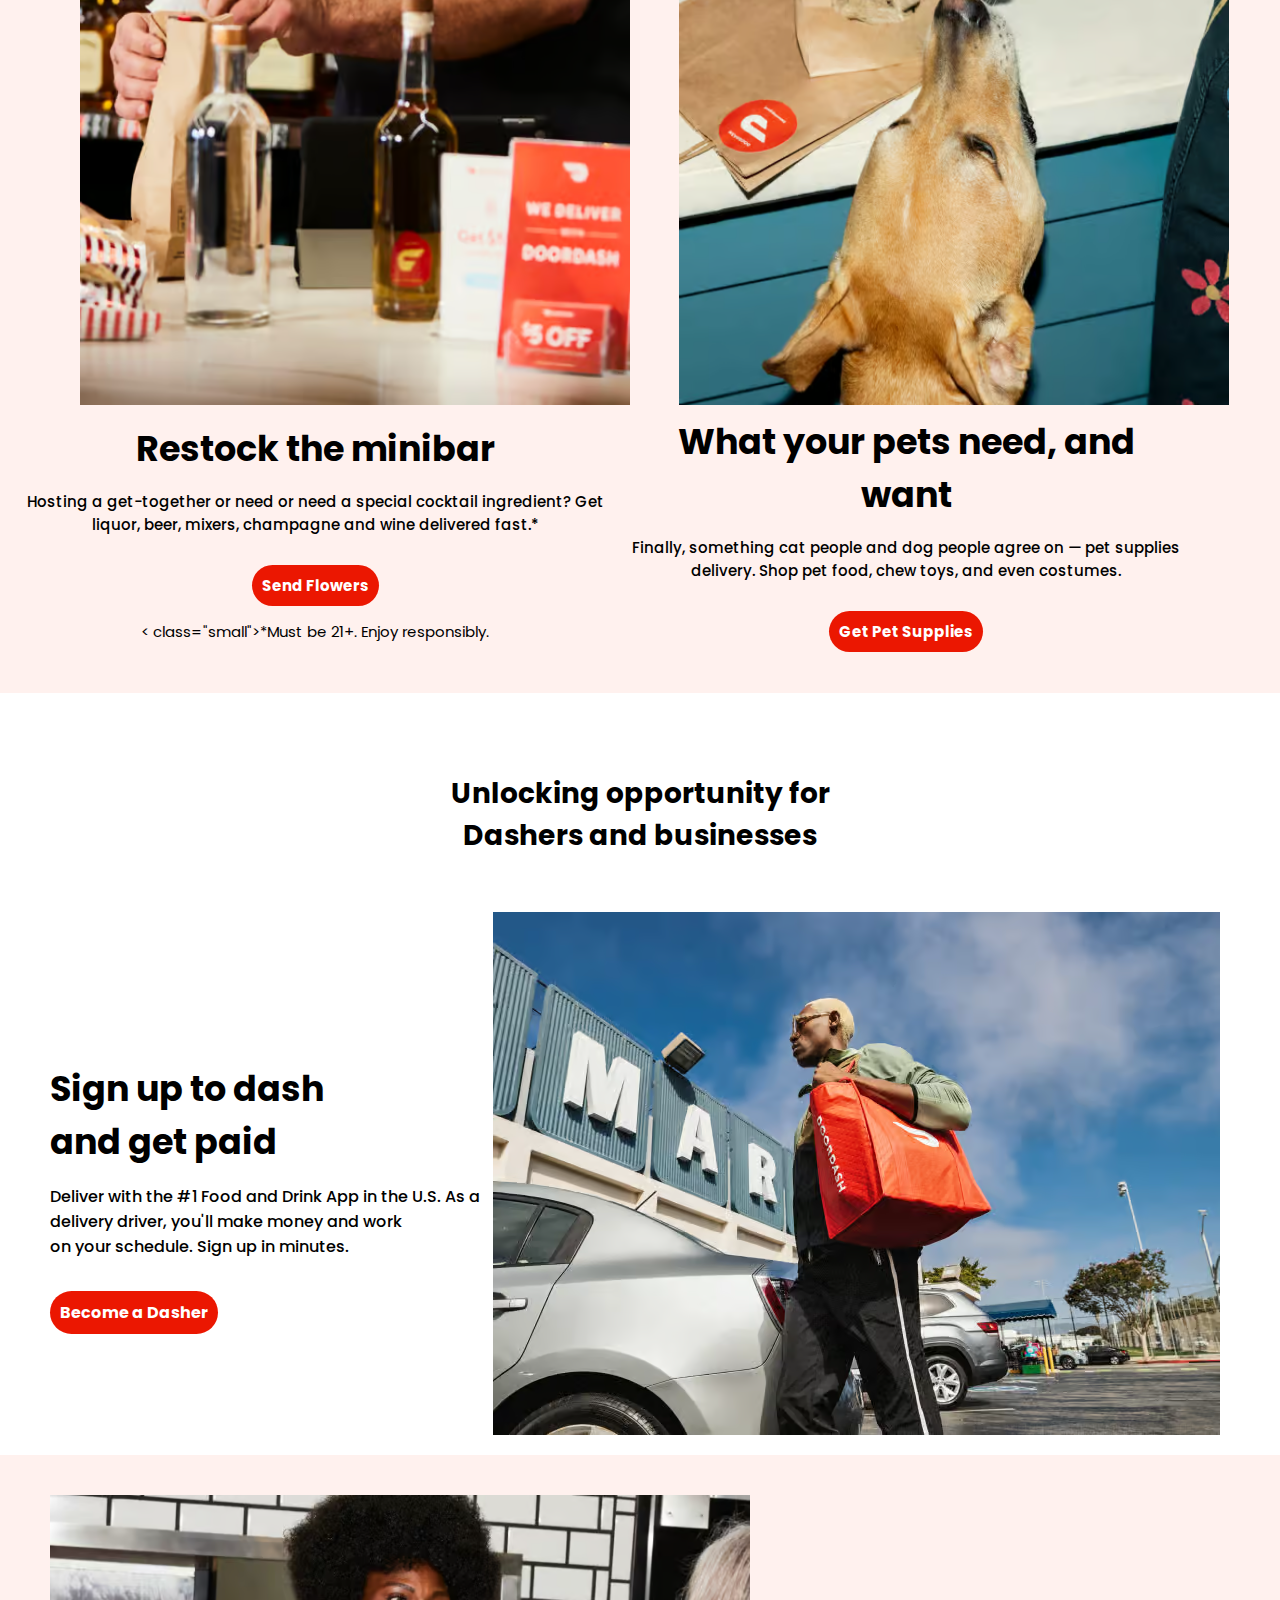
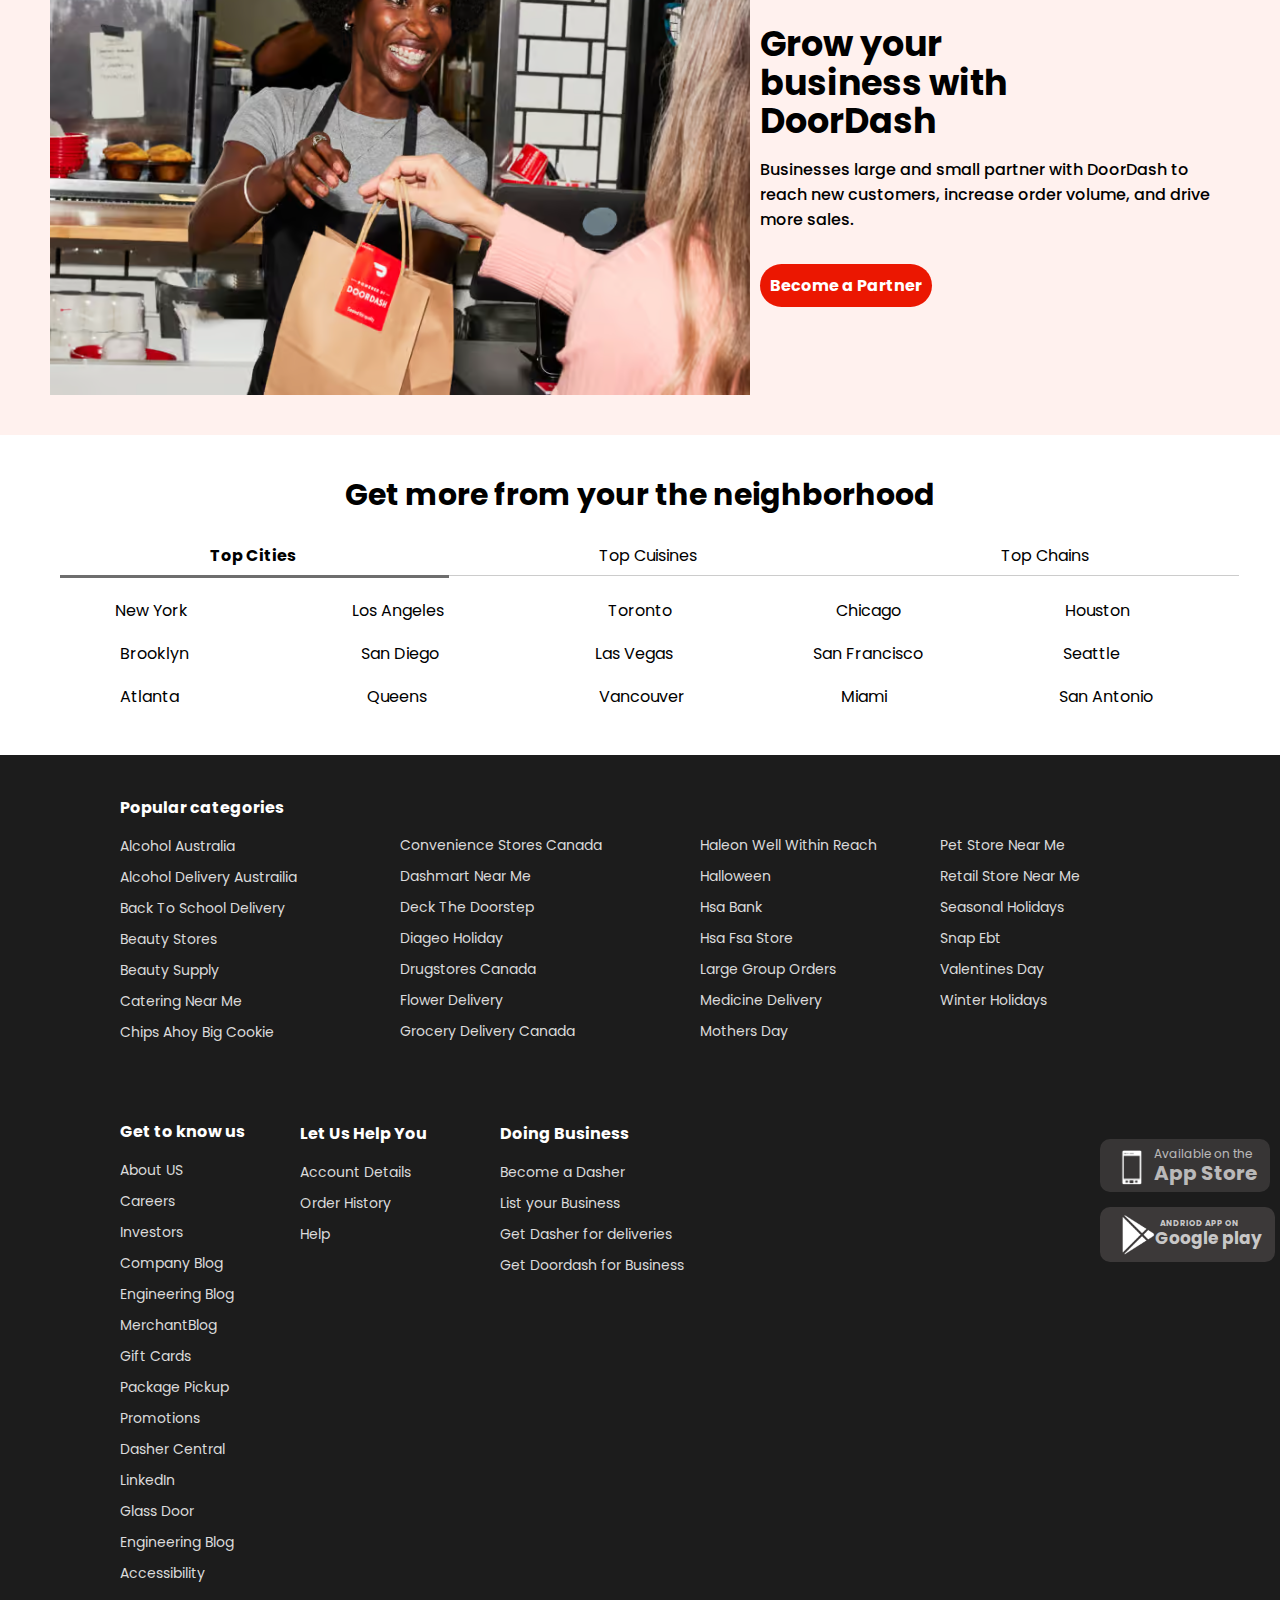
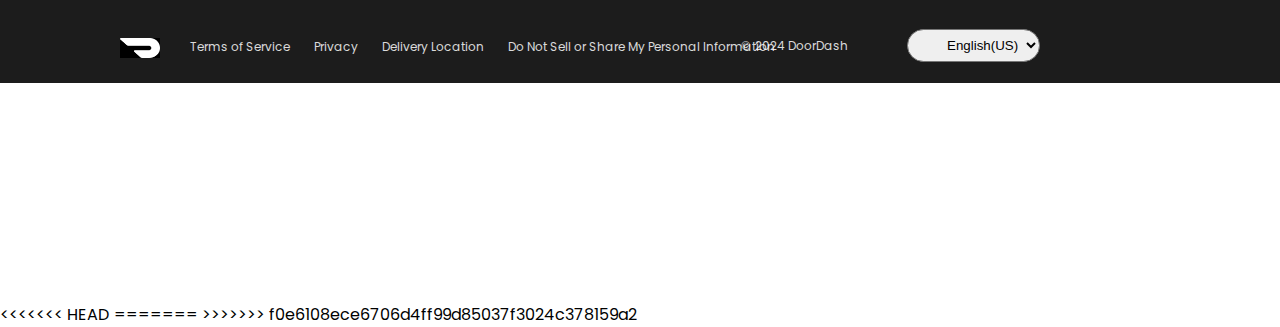
==== commit e48534a6: "First commit 2" ====
--- a/index.html
+++ b/index.html
@@ -545,4 +545,8 @@
 
 
 </body>
+<<<<<<< HEAD
 </html>
+=======
+</html>
+>>>>>>> f0e6108ece6706d4ff99d85037f3024c378159a2
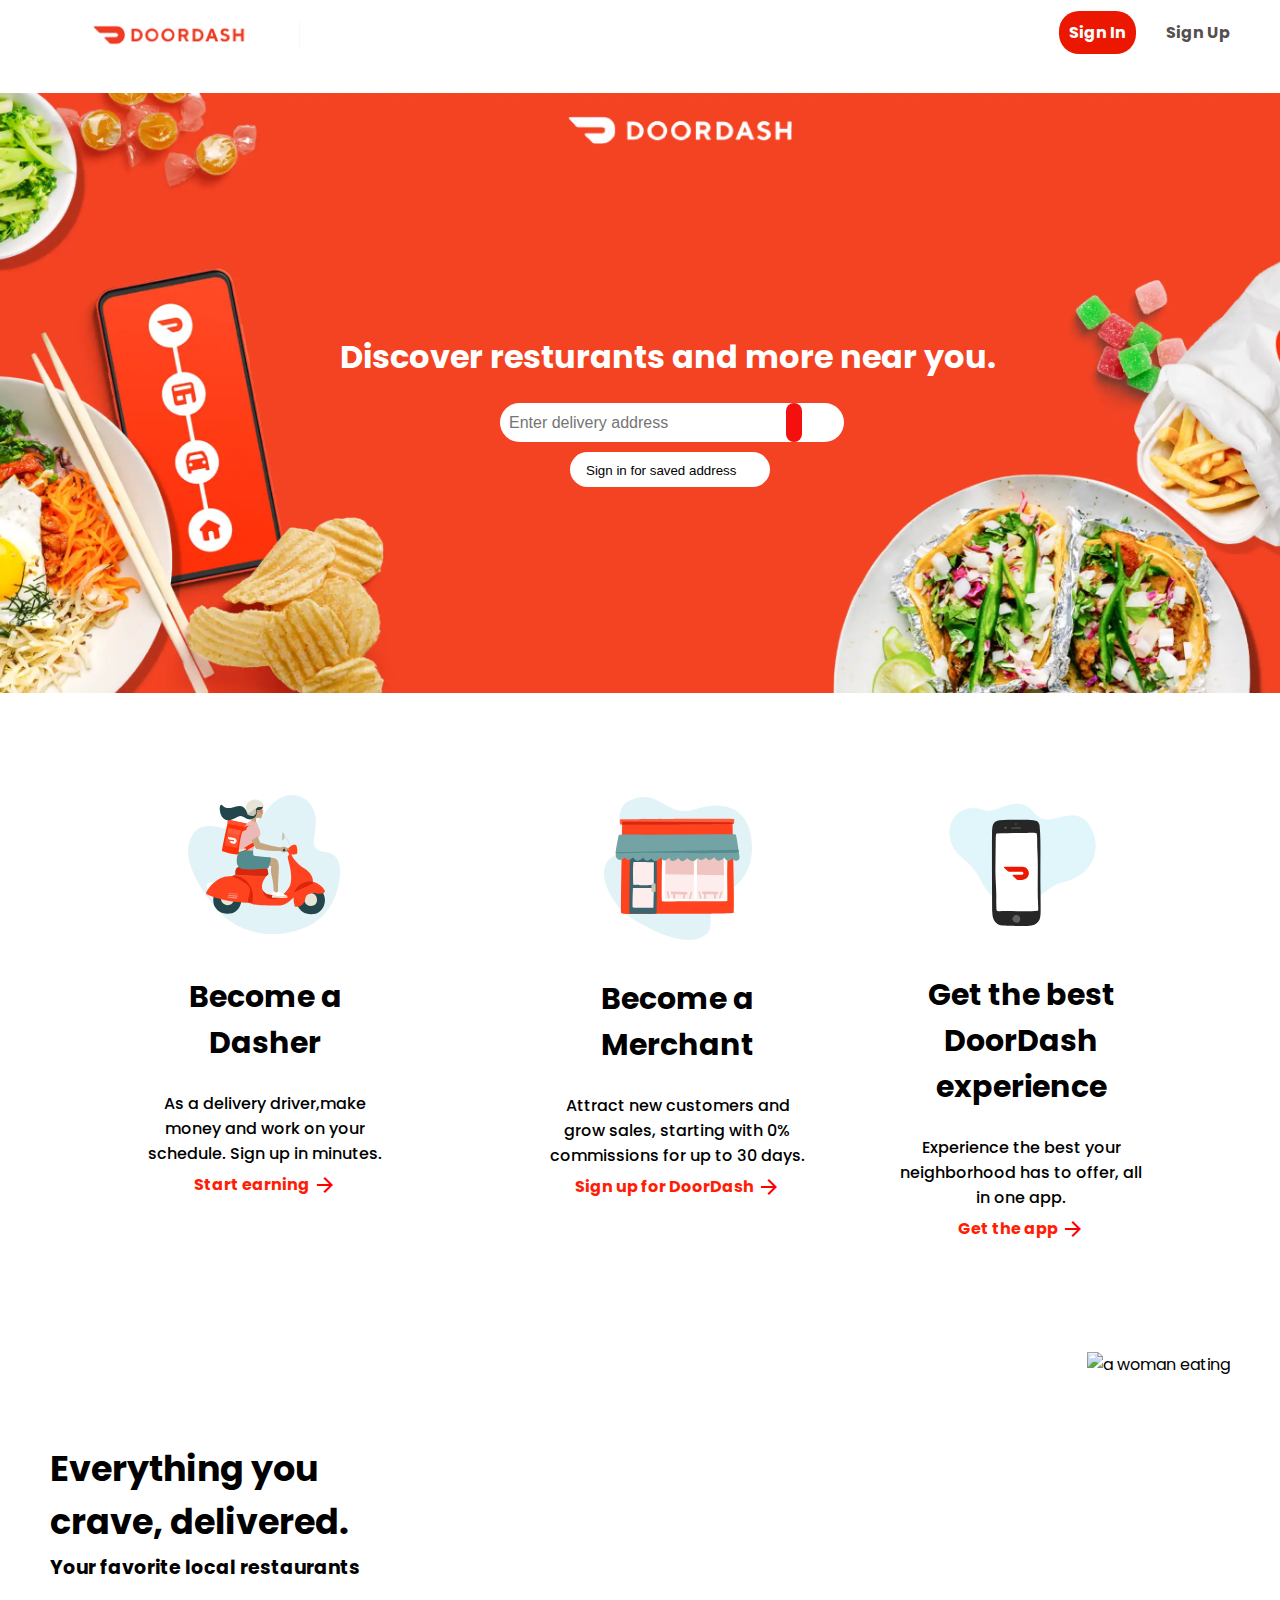
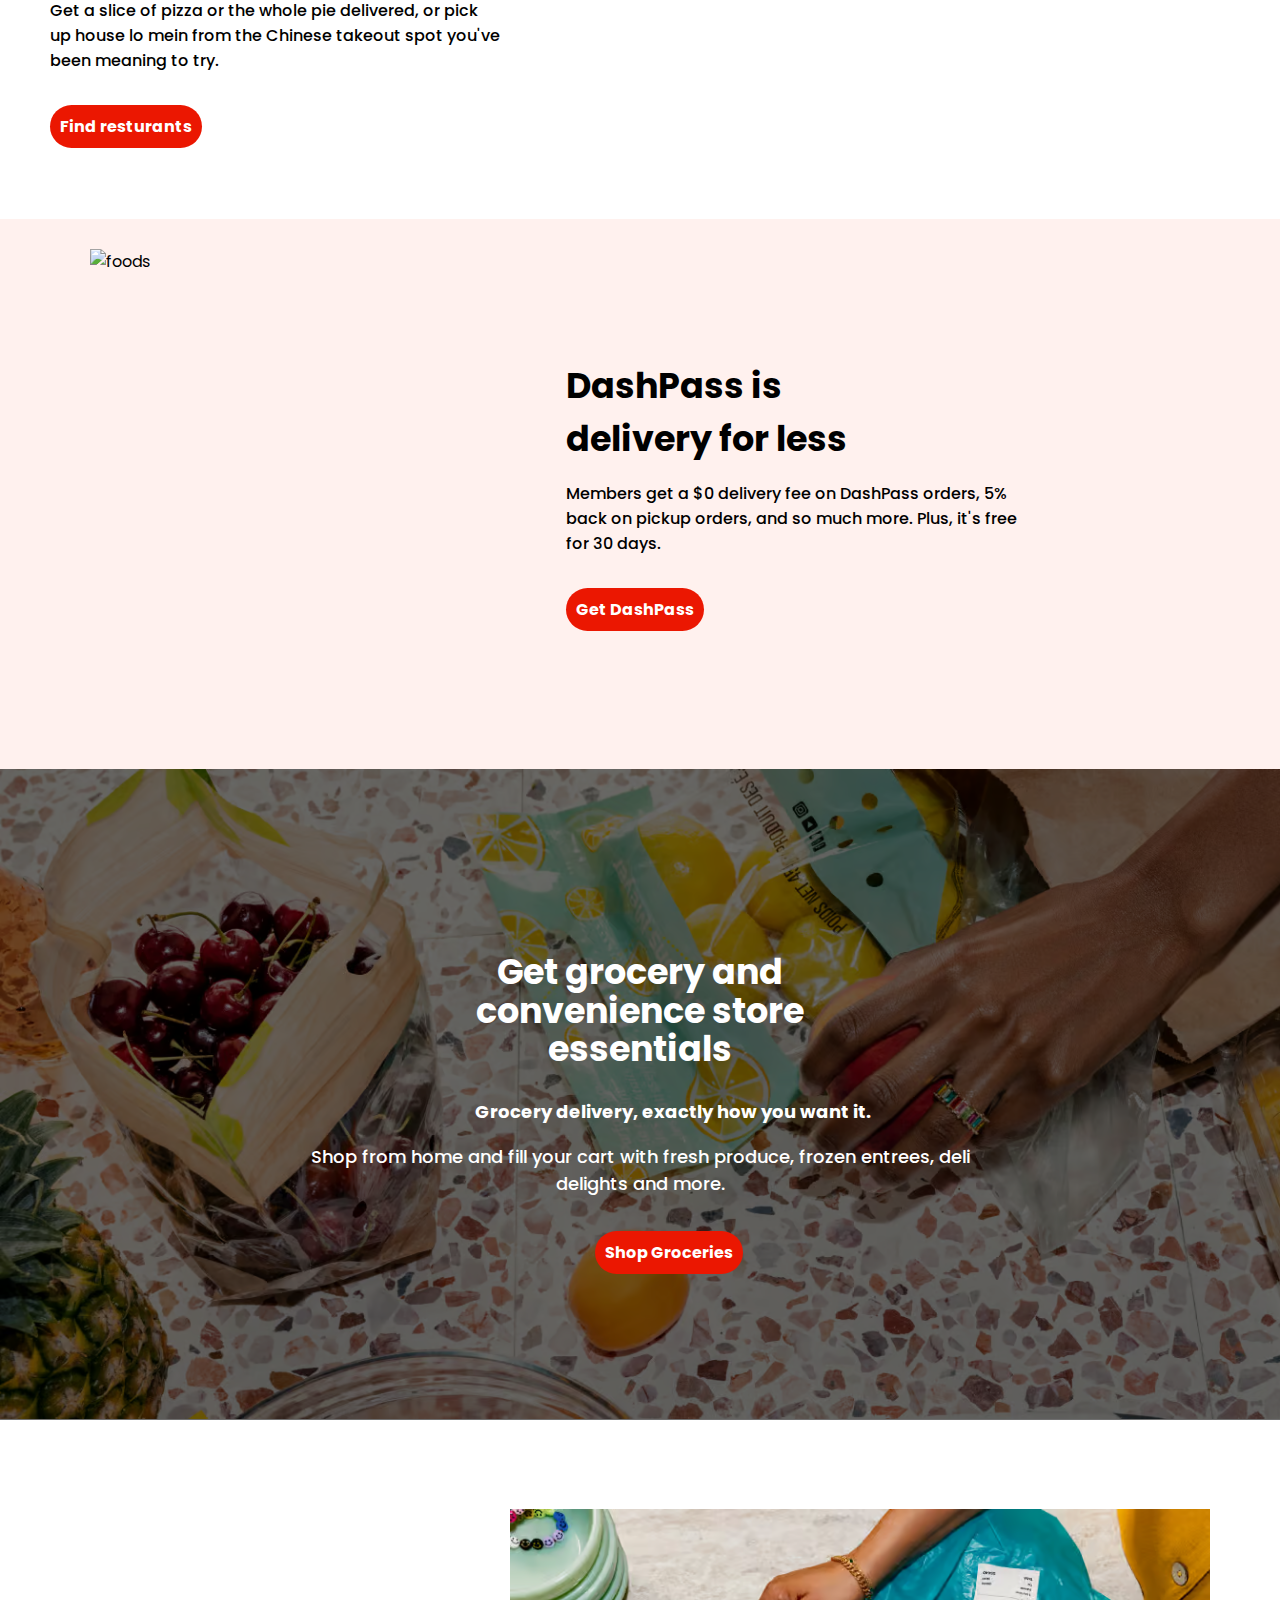
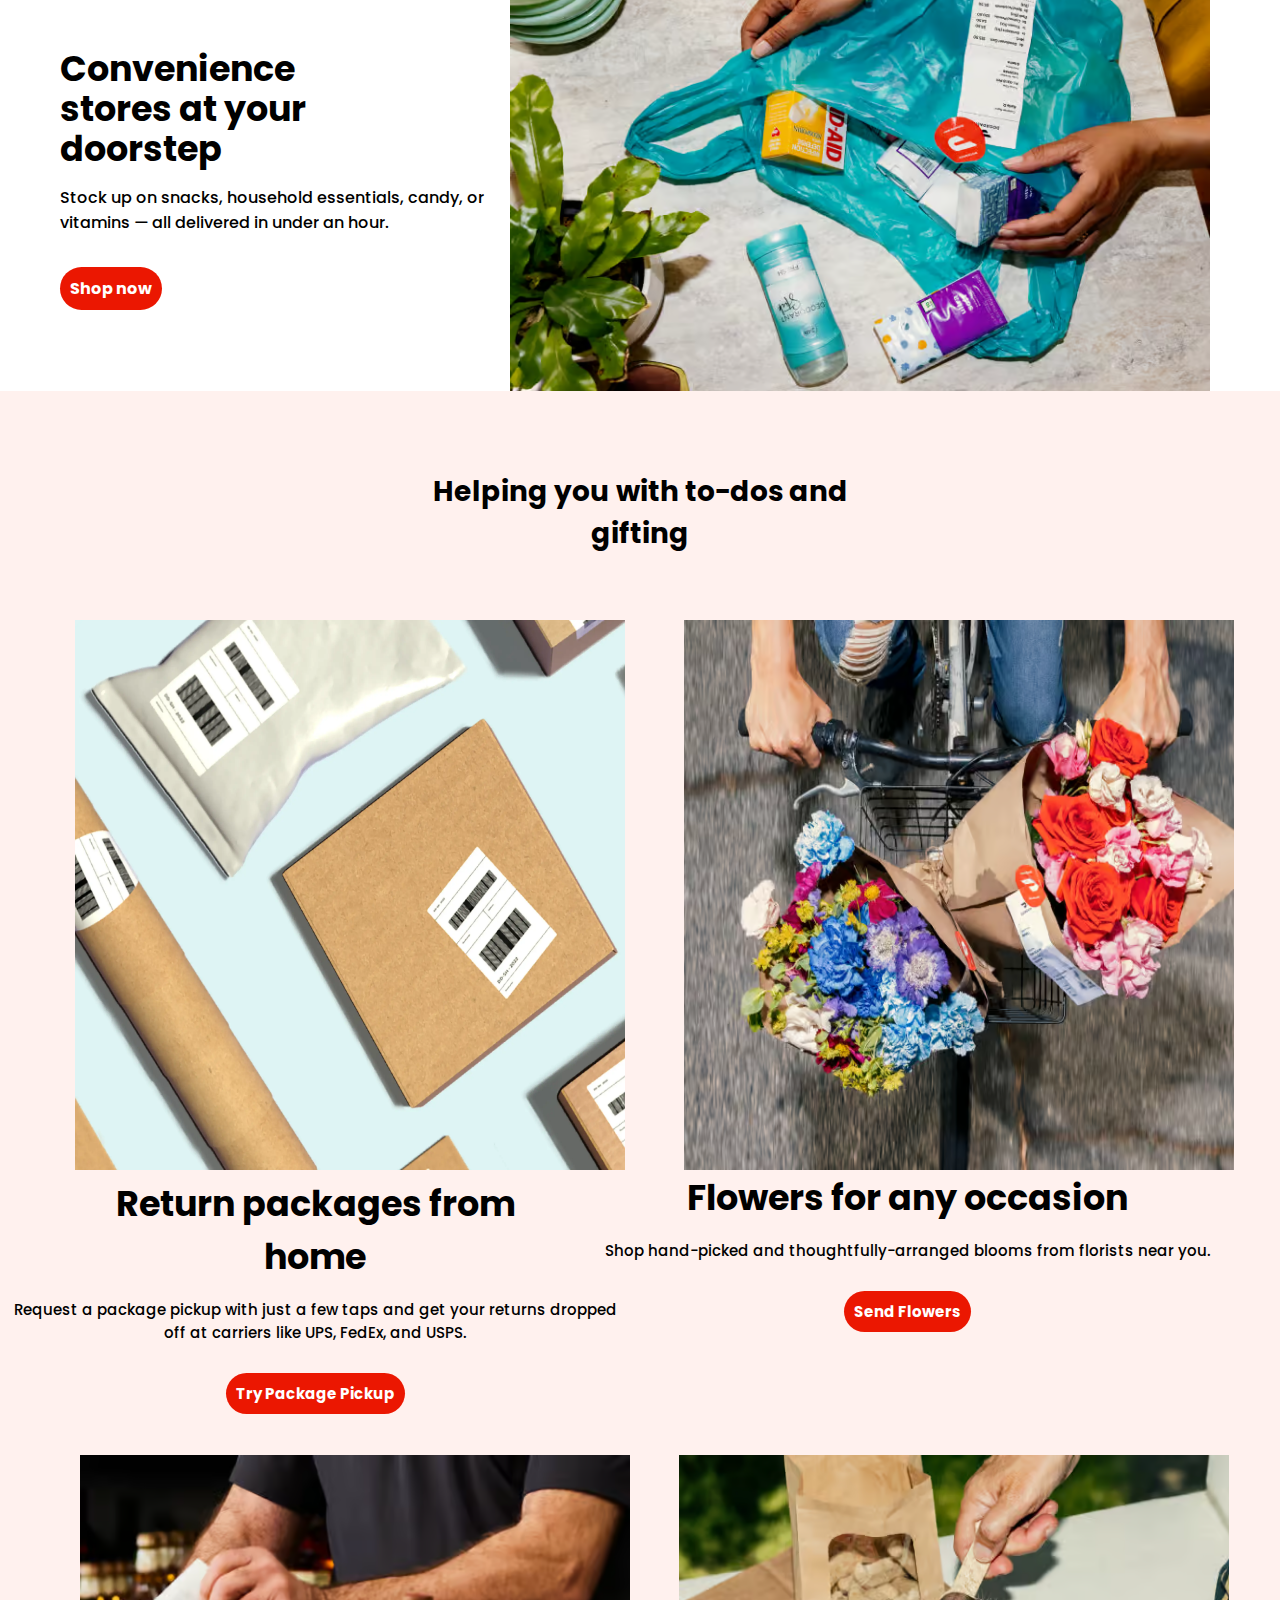
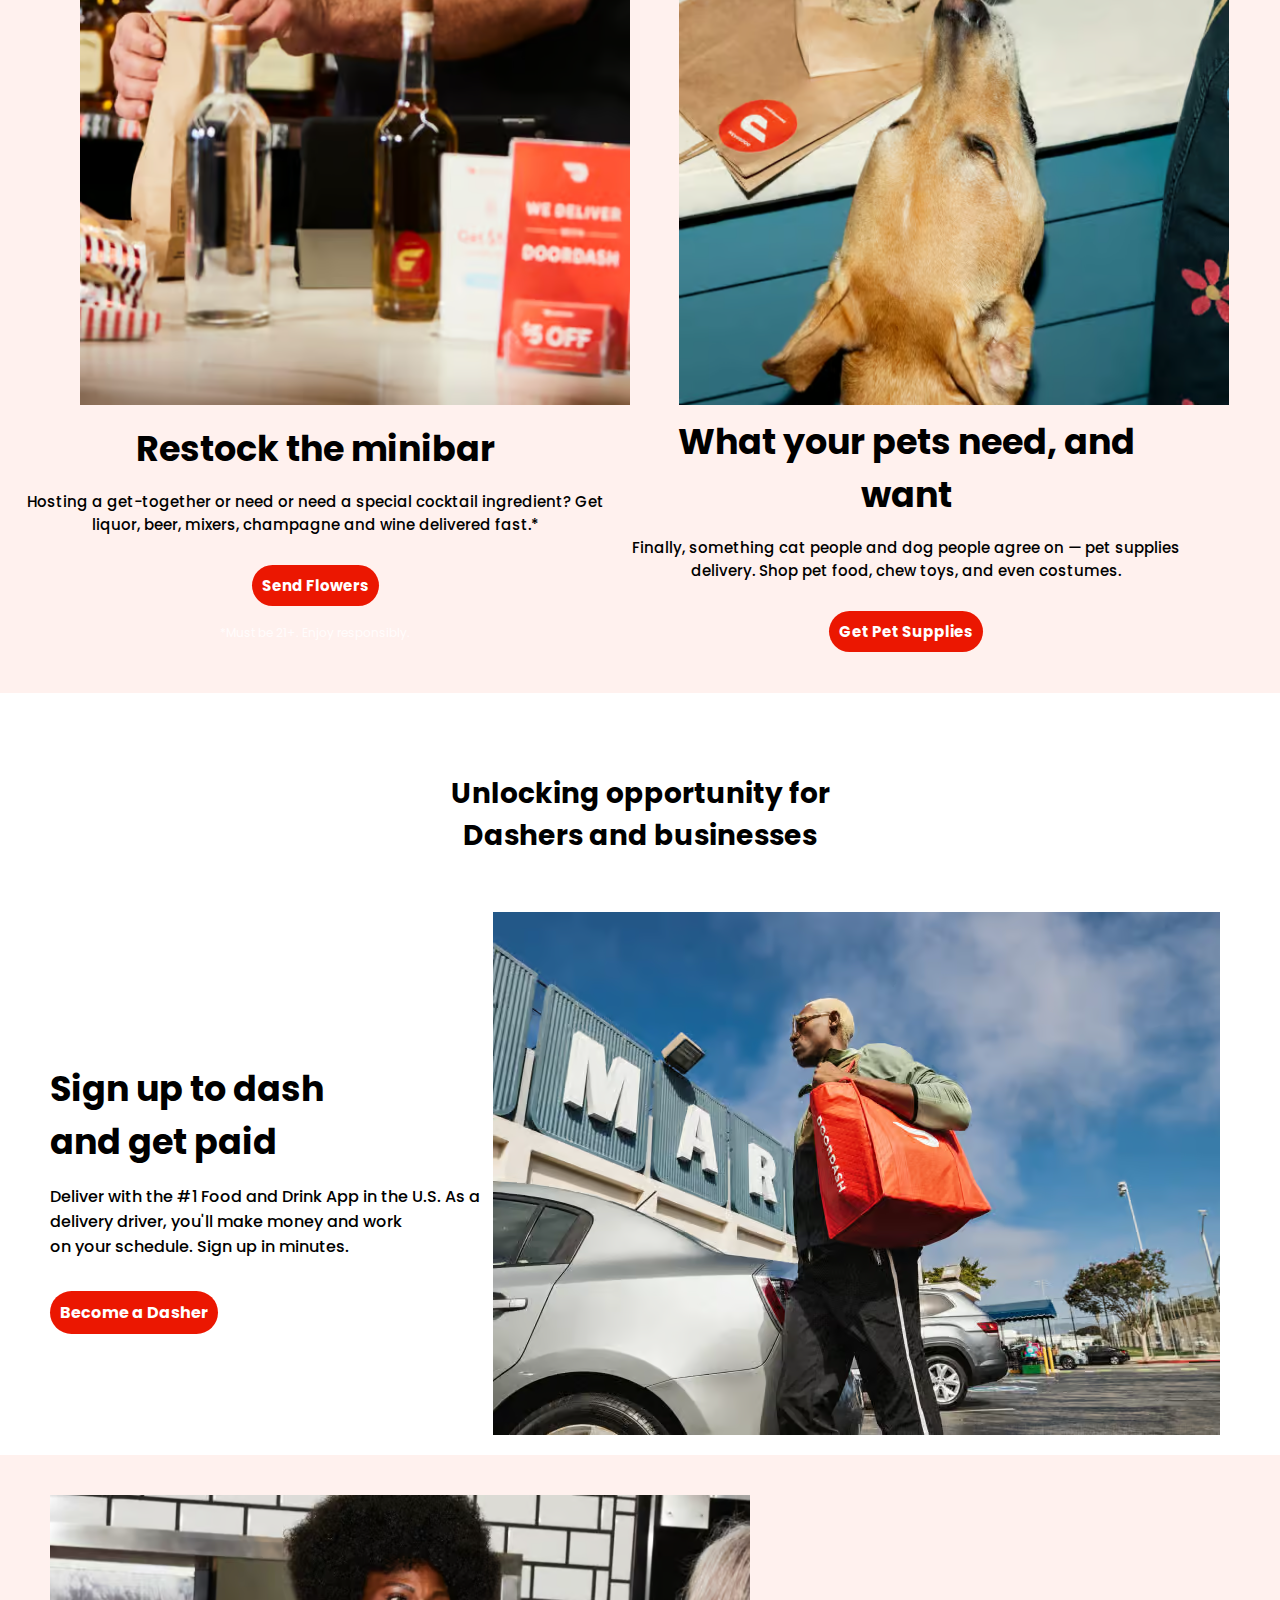
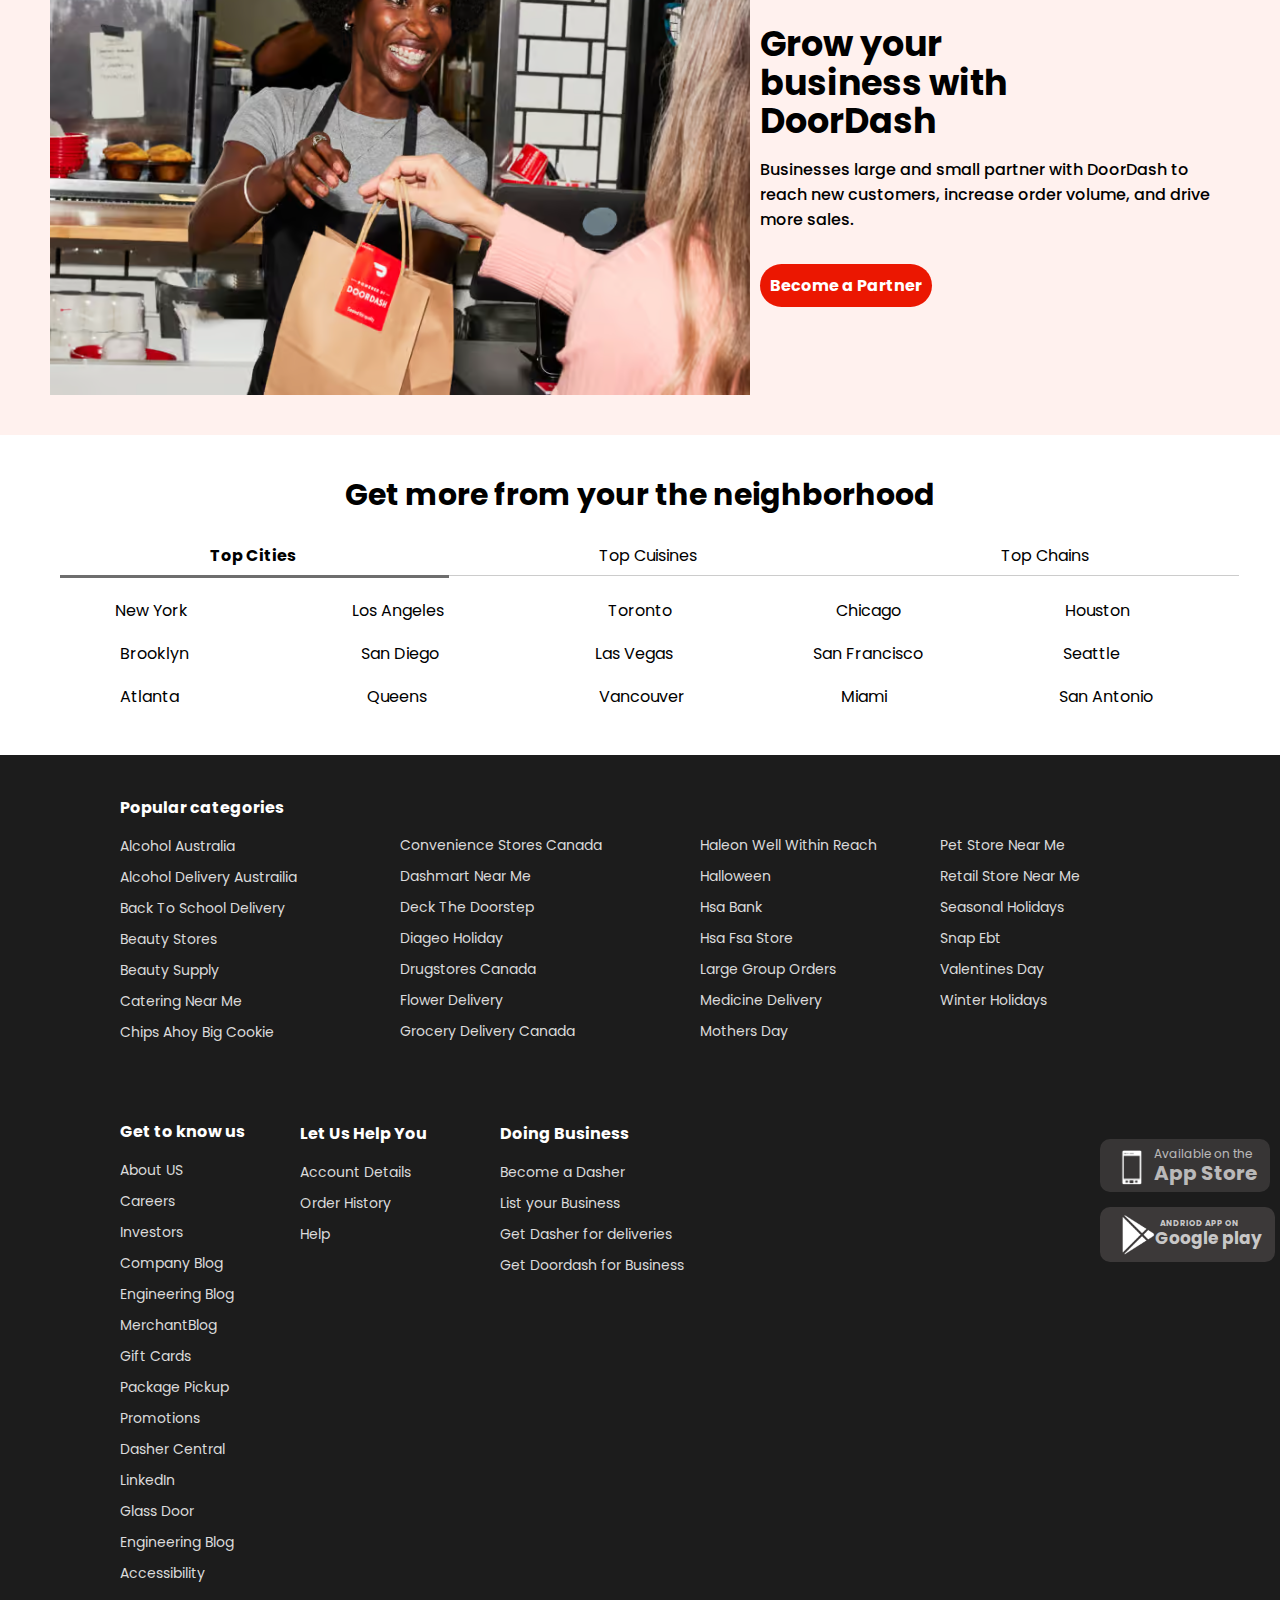
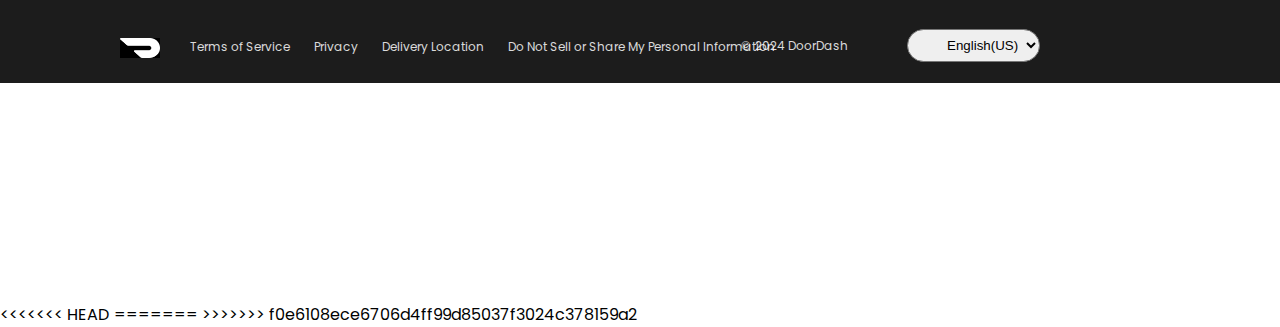
==== commit c4e92eeb: "Progress....." ====
--- a/index.html
+++ b/index.html
@@ -30,7 +30,9 @@
                 </li>
             </ul>
         </nav>
-            
+        <div class="icon">
+            <i class="fas fa-hamburger"></i>
+        </div>
         
     </div>
 
@@ -182,7 +184,7 @@
              <br>
              <a class="seventh-link" href="#" target="_blank">Send Flowers</a>
              <br><br>
-             < class="small">*Must be 21+. Enjoy responsibly.</small>
+             <small class="small">*Must be 21+. Enjoy responsibly.</small>
          </div>
 
          <div class="seventh-container5">
--- a/Project.css
+++ b/Project.css
@@ -7,6 +7,10 @@
 }
 
 /* Header styling */
+
+.icon{
+    display: none;
+}
 
 
 nav ul li {
@@ -944,4 +948,447 @@
 }
 .fa-x-twitter:hover{
     color: rgba(255, 255, 255, 0.719);
-    }+    }
+
+
+    @media (min-width: 320px) and (max-width: 600px){
+
+        
+
+header{
+    margin: 0;
+}
+
+
+
+ .head-section {
+     position:relative;
+        }
+
+        .head-logo {
+            display: block;
+            margin: 10px 0 0 0;
+            width: 200px;
+            height: 30px;
+        }
+
+.doordash{
+    display: none;
+}
+
+.icon{
+    position: absolute;
+    right: 20px;
+    font-size: 1.2rem;
+    top: 10px;
+    color: #eb1701;
+}
+
+.logo{
+    display: block;
+    width: 100%;
+    margin: 0 auto;
+    position: unset;
+}
+
+.main h1{
+    display: block;
+    margin: 0 auto;
+    position: unset;
+    width: auto;
+    white-space: pre-line;
+    text-align: center;
+}
+
+.search-box{
+    display: block;
+    margin: 20px;
+    height: 30px;
+    position: unset;
+}
+
+
+div input {
+    outline: none;
+    height: 22px;
+    margin-left: 10px;
+    border: none;
+    font-size: 1rem;
+    margin-top: 5px;
+    width: auto;
+}
+
+.fa-location-dot{
+    margin: 0;
+}
+
+.saved-address{
+    margin: 0 auto;
+    position: unset;
+}
+
+.second-section{
+    display: flex;
+    flex-direction: column;
+    margin: 0 auto;
+    flex-wrap: wrap;
+}
+
+.faruq {
+    margin: 0 auto;
+    position: unset;
+    text-align: center;
+}
+
+.ola {
+    margin: 0 auto;
+    position: unset;
+    text-align: center;
+}
+
+.wale {
+    margin: 0 auto;
+    position: unset;
+    text-align: center;
+}
+
+.eating{
+    object-fit: contain;
+    width: 100%;
+    float: unset;
+    margin: auto;
+    height: auto;
+    padding: unset;
+}
+
+
+.third-section{
+    display: block;
+    margin: 0 auto;
+    width: 100%;
+    padding: unset;
+}
+
+ .third-section h4{
+    font-size: 2rem;
+    width: auto;
+    margin: 0 auto;
+    display: flex;
+    justify-content: center;
+}
+
+ .third-section h5{
+    font-size: 1rem;
+    margin: 0 auto;
+    display: flex;
+    justify-content: center;
+}
+
+ .third-section p{
+    white-space: pre-line;
+    display: flex;
+    width: auto;
+    justify-content: center;
+    margin: 0 auto;
+    text-align: center;
+}
+
+.resturants{
+    margin: 0 80px;
+}
+
+
+.fourth-section{
+    display: flex;
+    flex-direction: column;
+    flex-wrap: wrap;
+    padding-bottom: unset;
+}
+
+.food{
+    display: block;
+    width: 100%;
+    object-fit: contain;
+    margin: 0 auto;
+    padding: unset;
+    height: auto;
+}
+
+.delivery{
+    display: block;
+    text-align: center;
+    margin: 0 auto;
+}
+
+
+.delivery h4{
+    font-size: 2rem;
+    width: auto;
+    margin: 0 auto;
+    display: flex;
+    justify-content: center;
+}
+
+ .delivery h5{
+    font-size: 1rem;
+    margin: 0 auto;
+    display: flex;
+    justify-content: center;
+}
+
+ .delivery p{
+    white-space: pre-line;
+    display: flex;
+    width: auto;
+    justify-content: center;
+    margin: 0 auto;
+    text-align: center;
+}
+
+.third-section h4 {
+    line-height: 1.1;
+}
+
+.third-section h5 {
+    margin: 20px auto;
+}
+
+.resturants  {
+    font-size: 0.8rem;
+    margin-left: 100px;
+}
+
+.fourth-section{
+    position: relative;
+}
+
+.delivery{
+    height: 250px;
+    margin: 20px auto;
+}
+
+h6 {
+    font-size: 1.5rem;
+    line-height: 1.1;
+}
+.Dashpass{
+    padding: 5px;
+    left: 110px;
+    font-size: 0.8rem;
+    height: 350px;
+}
+
+.fifth-section {
+    width: auto;
+    display: block;
+    margin-top: 0;
+    height: 350px;
+}
+
+.back{
+    padding: unset;
+    position: relative;
+    margin-top: 0;
+}
+
+.grocery  {
+    display: block;
+    margin: 20px auto;
+    position: unset;
+    font-size: 1.8rem;
+}
+
+.grocery2 {
+    display: block;
+    margin: 0 auto;
+    text-align: center;
+    white-space: pre-line;
+}
+
+.grocery3  {
+    white-space: pre-line;
+    text-align: center;
+}
+
+
+.grocery4{
+    position: absolute;
+    margin-left: 100px;
+    padding: 5px;
+    font-size: 0.8rem;
+    top: 310px;
+}
+
+.sixth{
+    display: flex;
+    width: auto;
+    margin: 30px auto;
+    flex-direction: column;
+}
+
+.image-sixth{
+    float: unset;
+    object-fit: contain;
+    height: auto;
+    width: 100%;
+    margin: 0 auto;
+}
+
+.div-sixth {
+    margin: 0 auto;
+    text-align: center;
+    white-space: pre-line;
+    width: 100%;
+    display: block;
+}
+
+
+.header-sixth{
+    padding: unset;
+}
+
+
+div p{
+    white-space: pre-line;
+    margin: 0 auto;
+}
+
+
+.link-sixth {
+    padding: 5px;
+}
+
+.seventh-header {
+    position: unset;
+    text-align: center;
+}
+
+
+.seventh-image {
+    position: unset;
+    width: 300px;
+    object-fit: contain;
+    height: auto;
+    margin: 10px;
+}
+
+.seventh-image2 {
+    position: unset;
+    width: 300px;
+    object-fit: contain;
+    height: auto;
+    margin: 400px 10px;
+}
+
+.seventh-container2  {
+    margin: 0;
+    position: absolute;
+    top: 450px;
+}
+
+
+.seventh-container3 {
+    margin: 0;
+    position: absolute;
+    top: 1100px;
+}
+
+.seventh-image3{
+    position: unset;
+    width: 300px;
+    object-fit: contain;
+    height: auto;
+    margin: 10px;
+}
+
+.seventh-image4{
+    position: unset;
+    width: 300px;
+    object-fit: contain;
+    height: auto;
+    margin: 350px 10px 350px 10px;
+}
+
+
+.seventh-container4{
+    margin: 0;
+    position: absolute;
+    bottom: 740px;
+}
+
+.small{
+    font-size: 1rem;
+    color: unset;
+}
+
+
+.seventh-container5 {
+    bottom: 100px;
+    right: unset;
+}
+
+.eight-container{
+    padding-bottom: unset;
+    margin-bottom: 50px;
+}
+
+
+.eight-image{
+    position: unset;
+    width: 300px;
+    object-fit: contain;
+    height: auto;
+    margin: 10px;
+    float: none;
+}
+
+.eight-header{
+    position: unset;
+}
+
+.eight-container2 {
+    position: unset;
+    margin: 0 auto;
+    text-align: center;
+}
+
+.ninth-image {
+    position: unset;
+    width: 300px;
+    object-fit: contain;
+    height: auto;
+    margin: 10px;
+}
+
+
+.ninth-container2{
+    float: none;
+    margin: 0;
+    text-align: center;
+}
+
+
+
+
+
+
+
+
+
+
+
+
+
+
+
+
+
+
+
+.tabs{
+    display: none;
+}
+
+   
+}
+    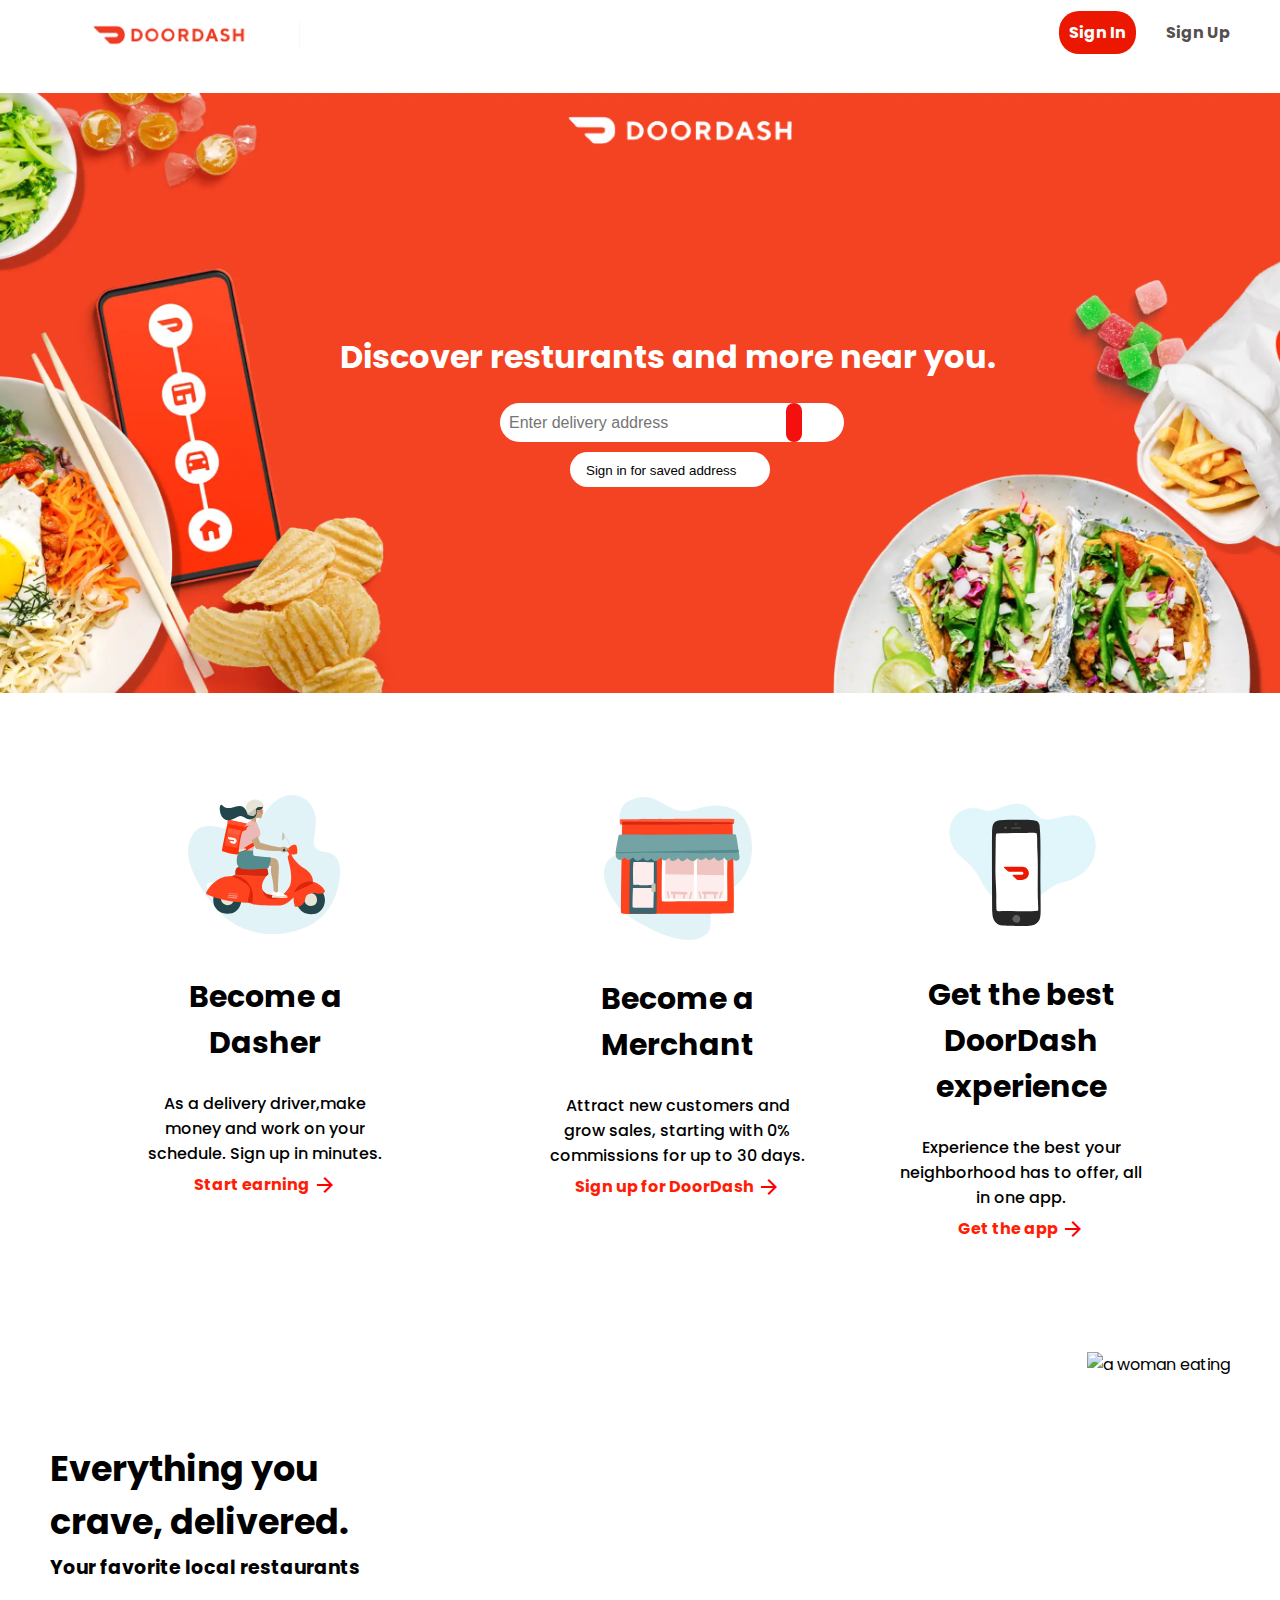
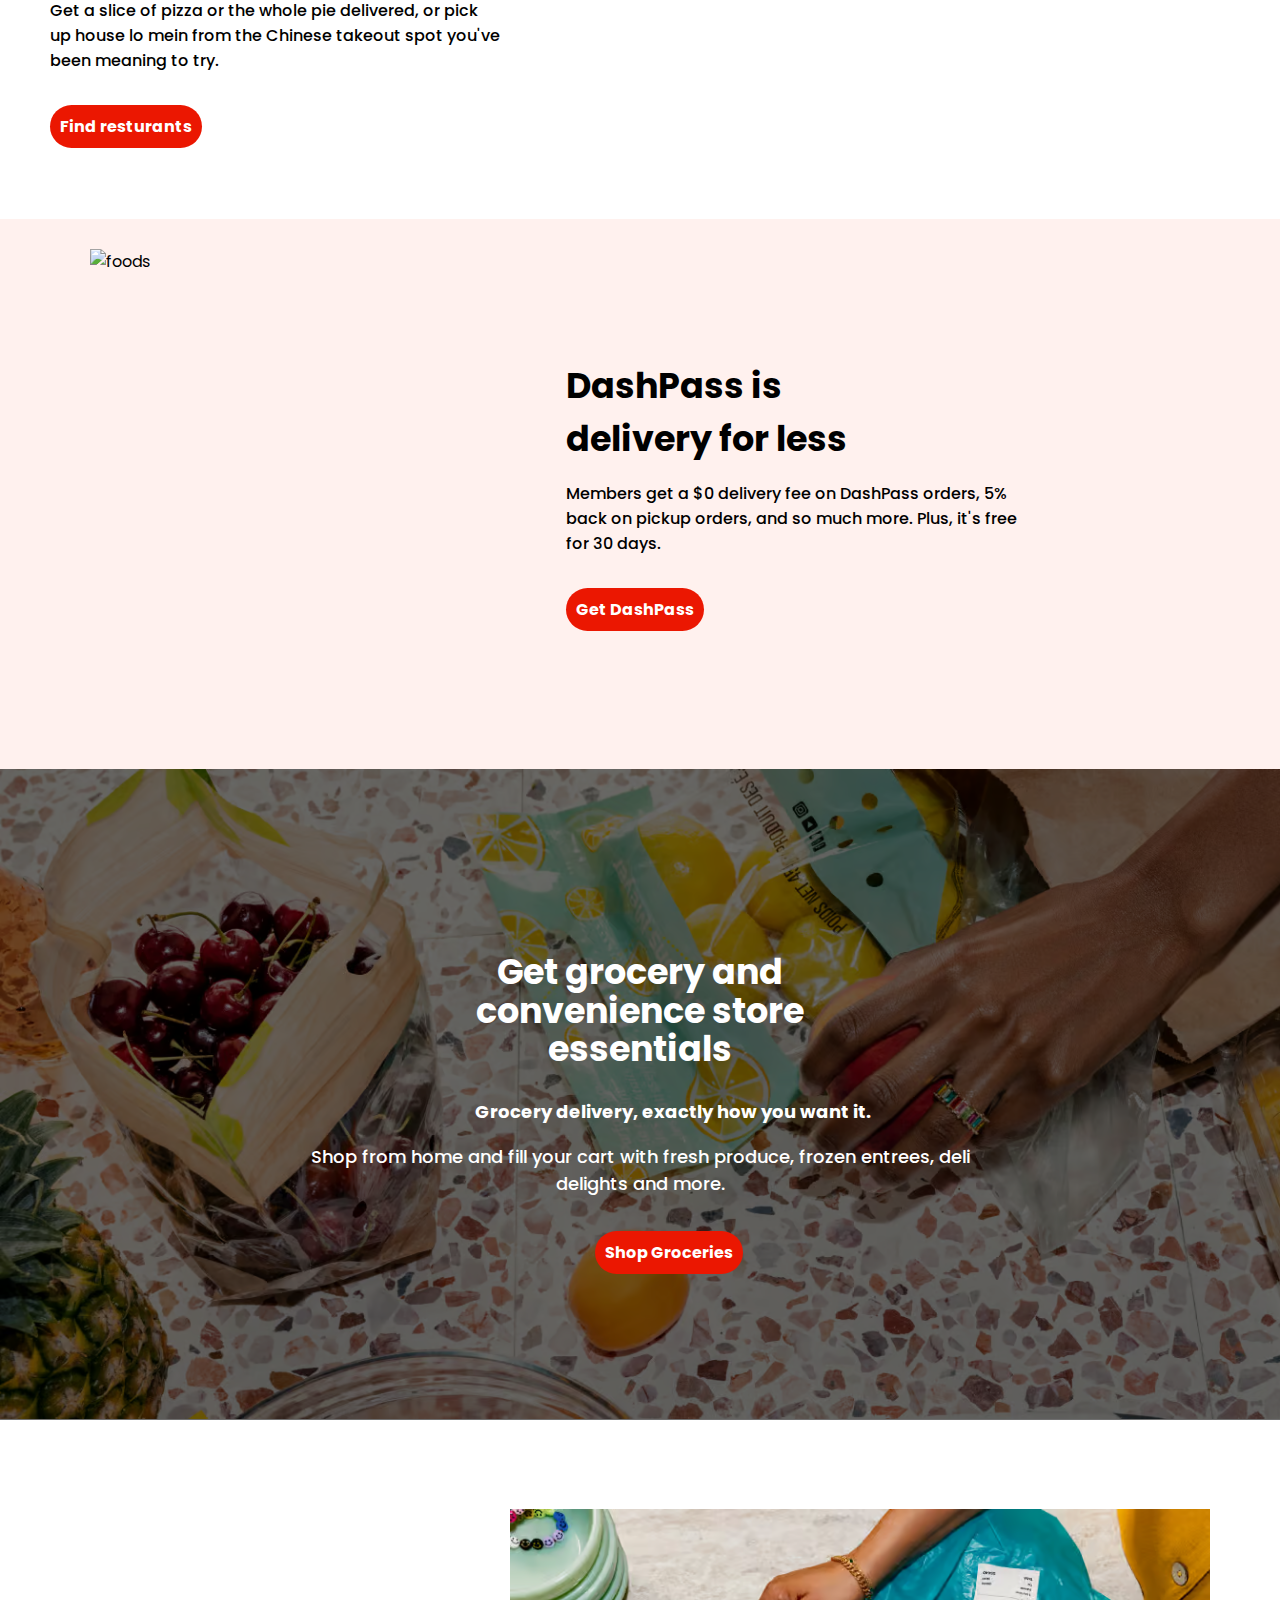
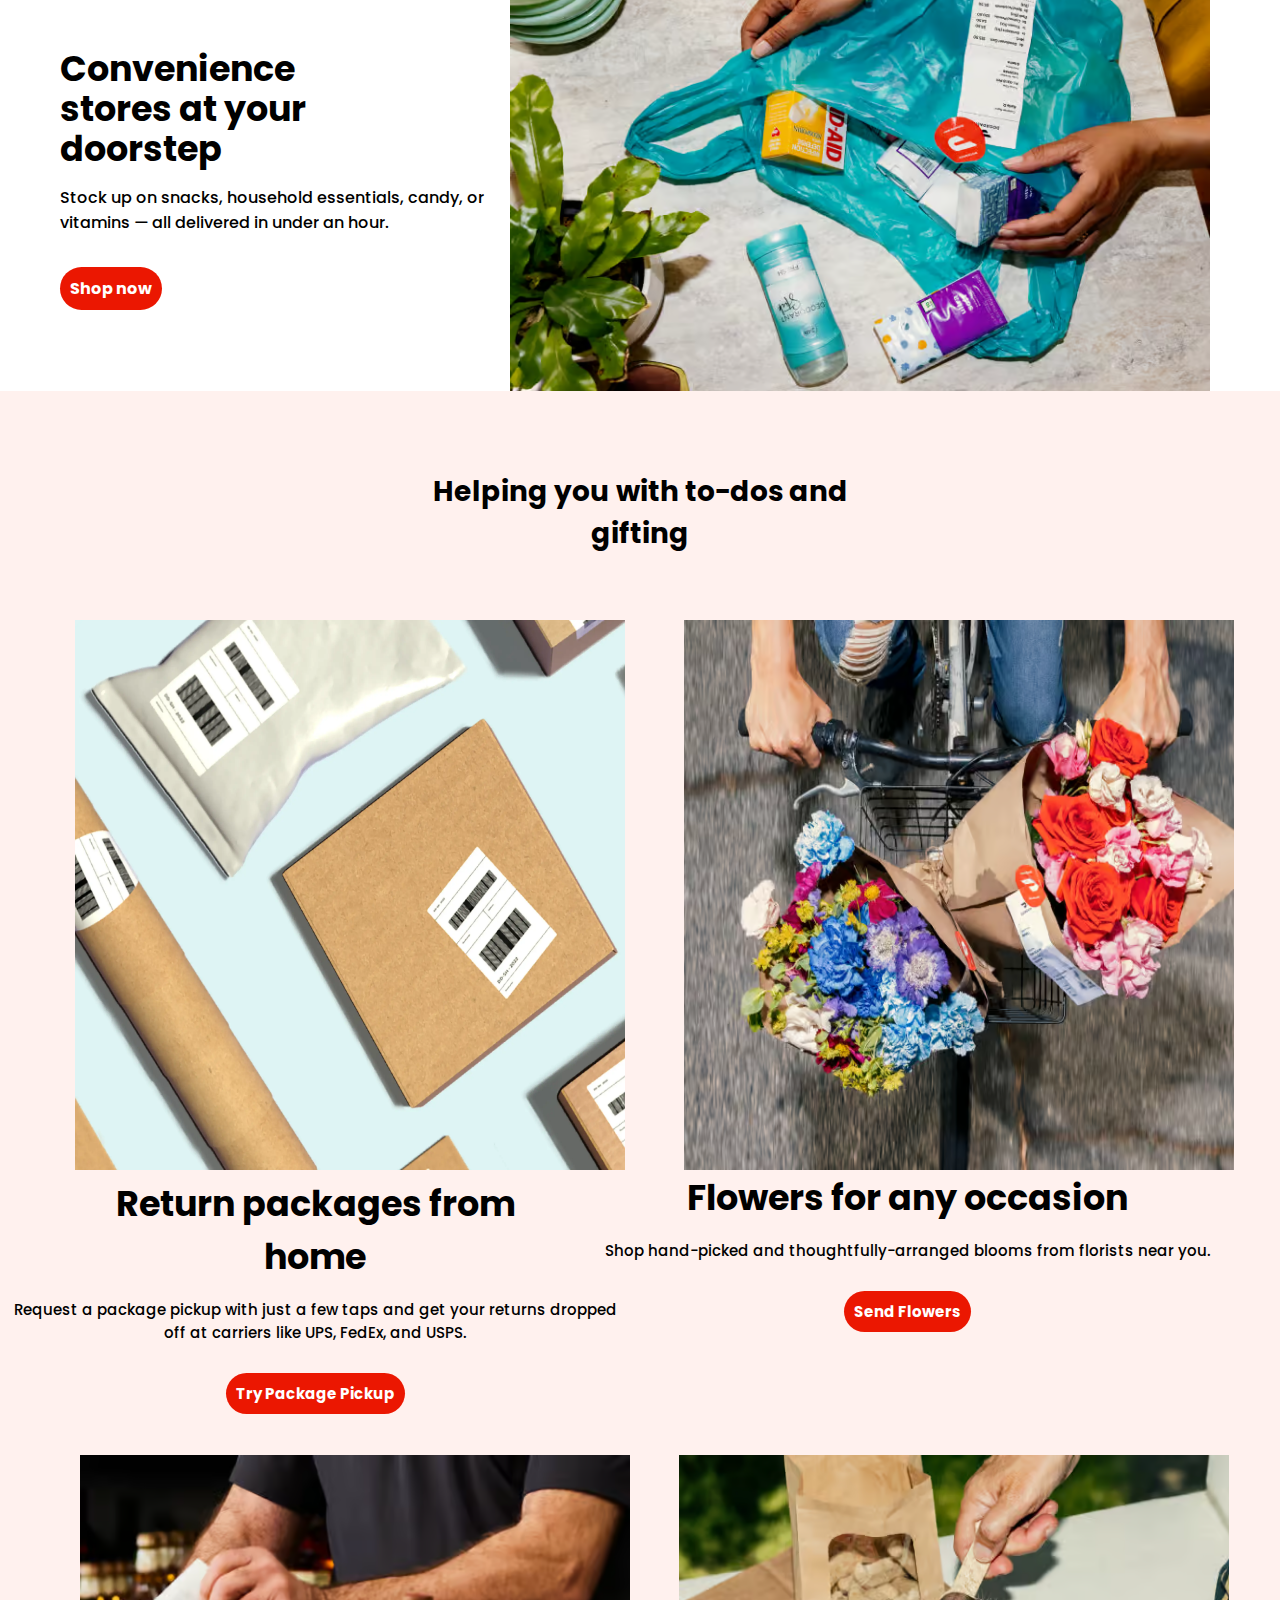
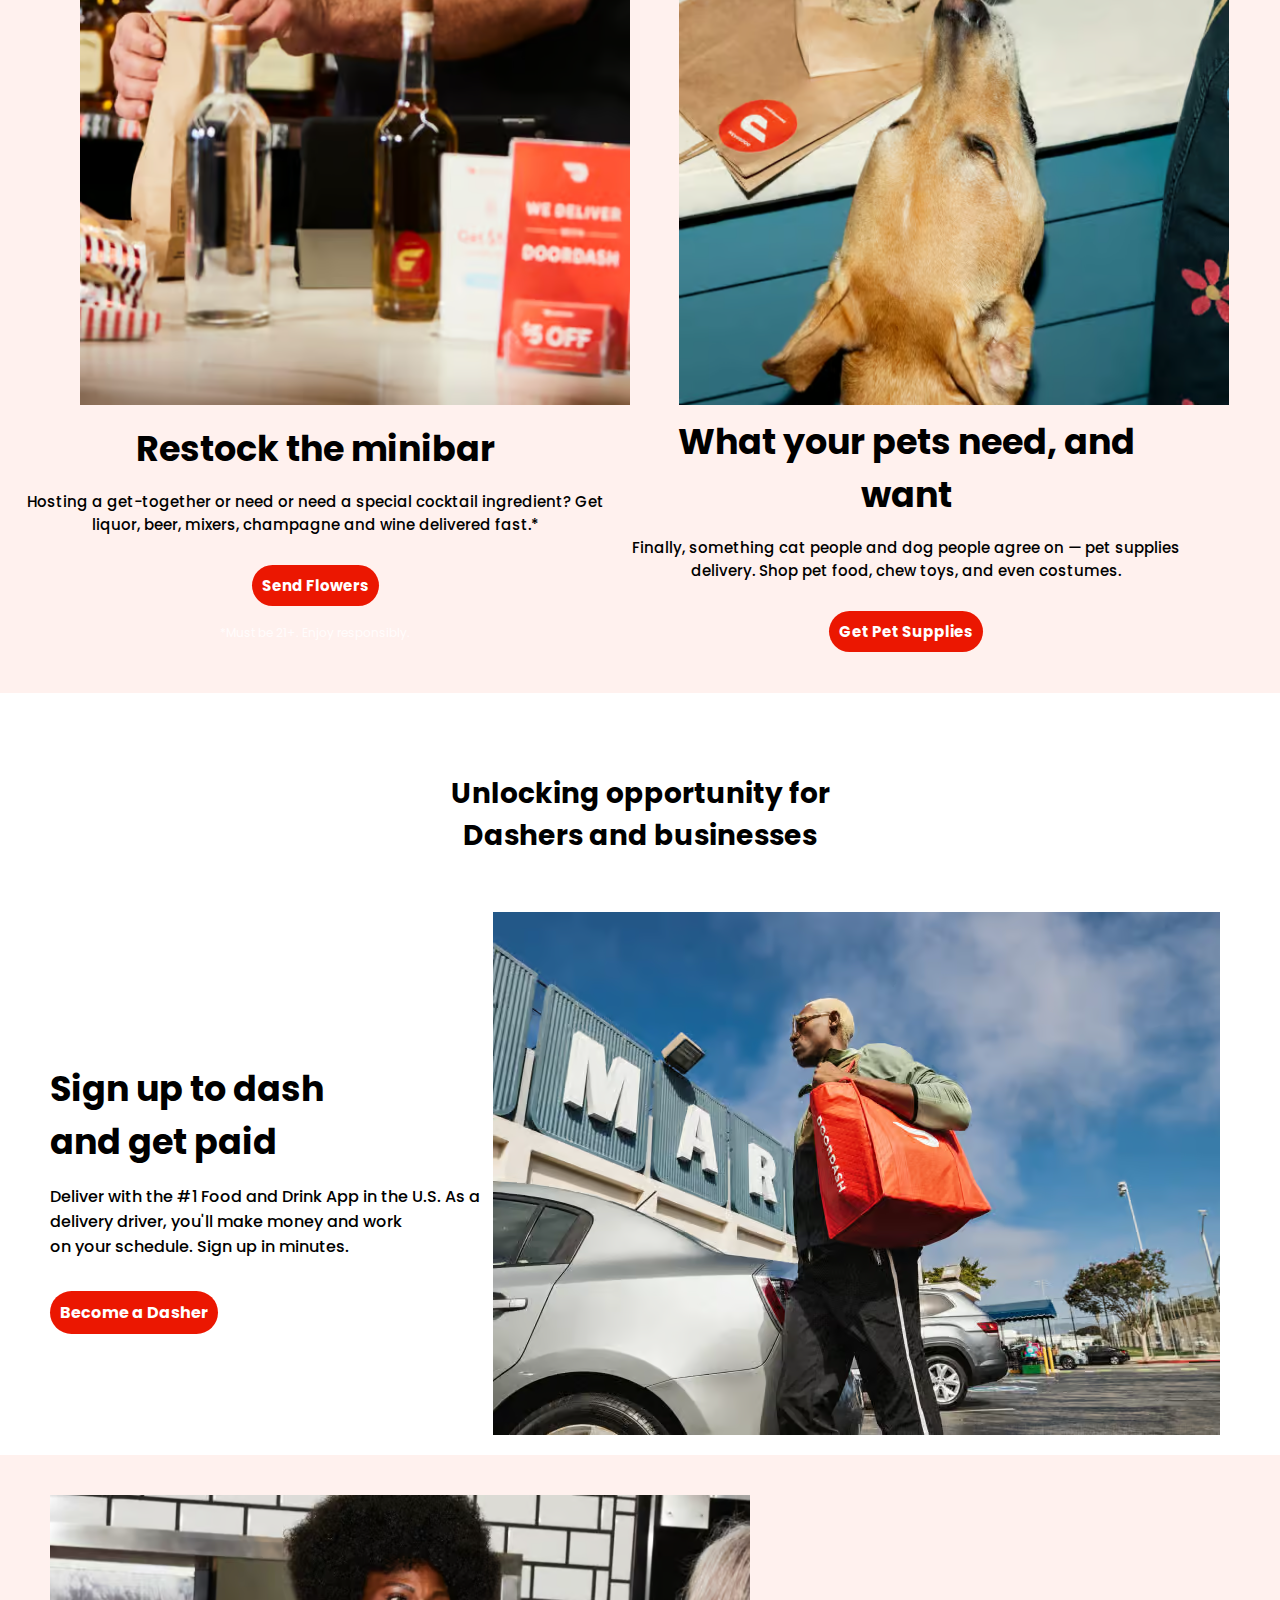
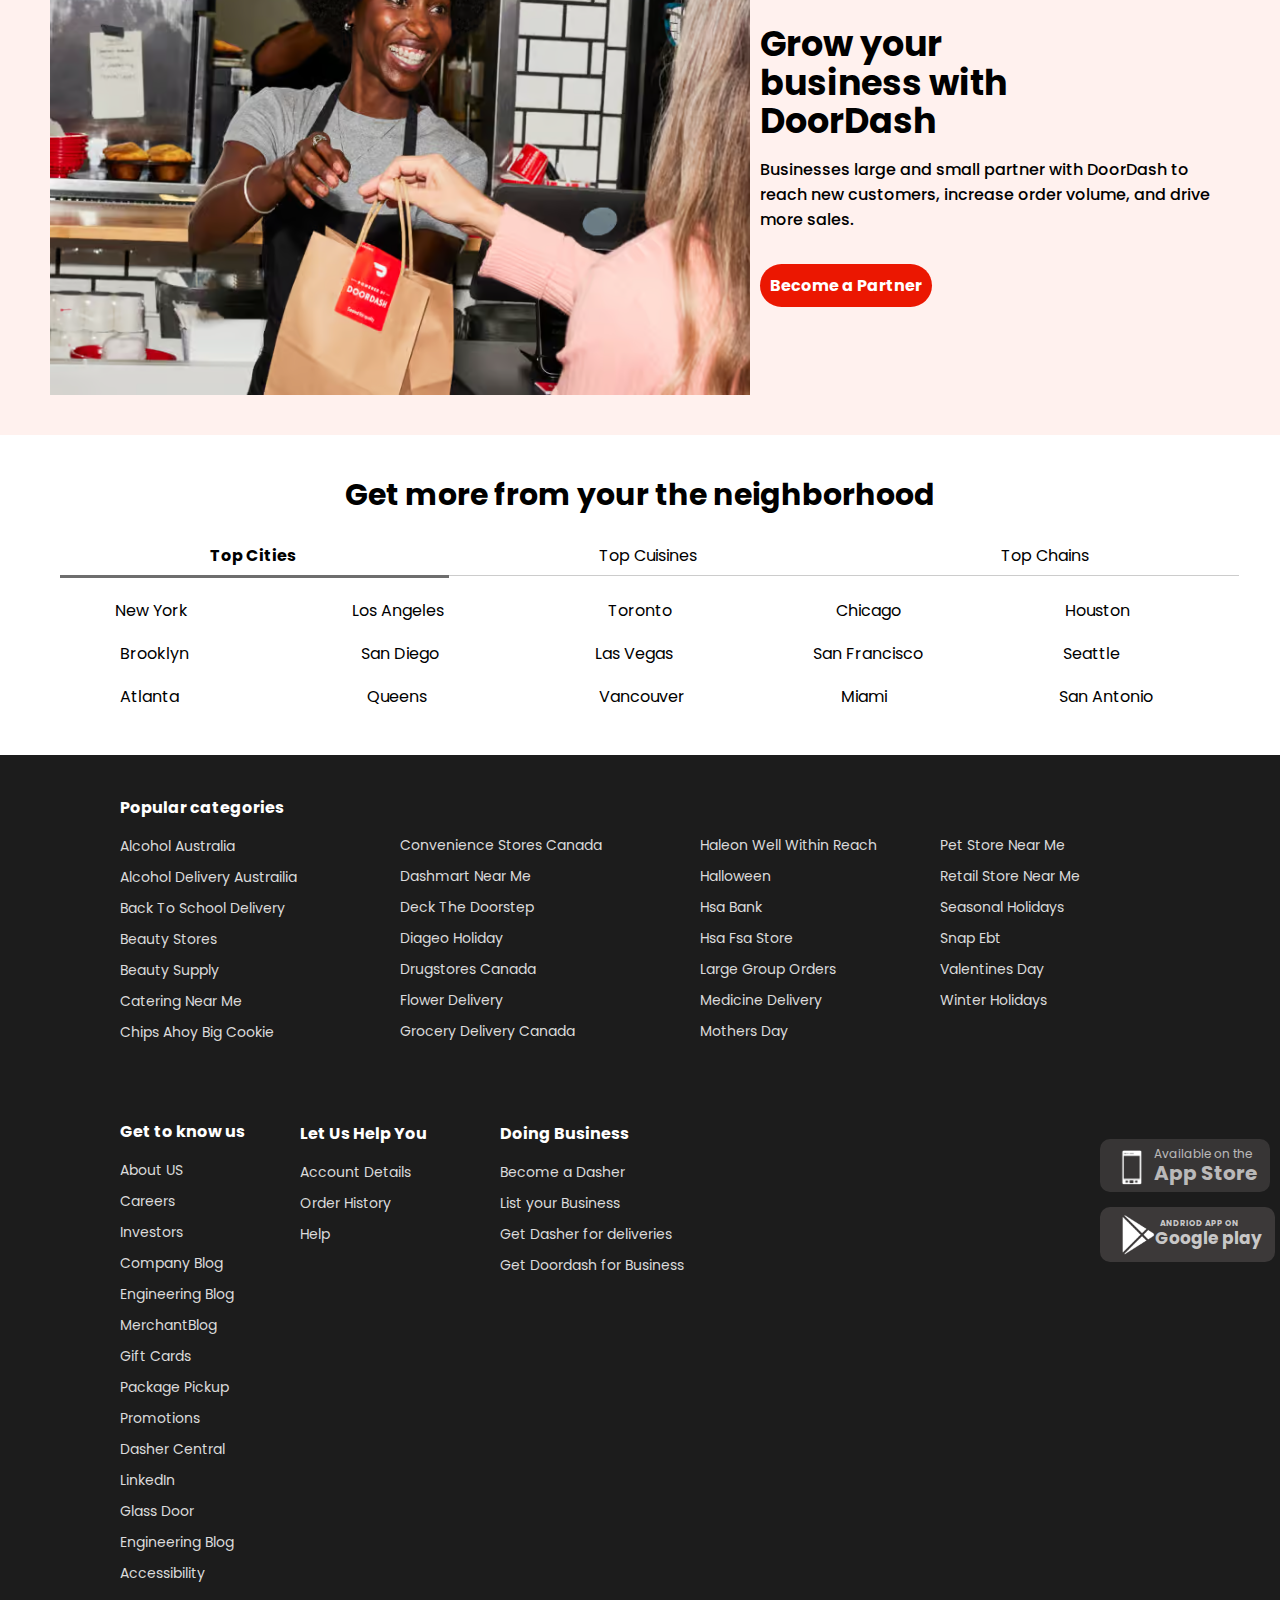
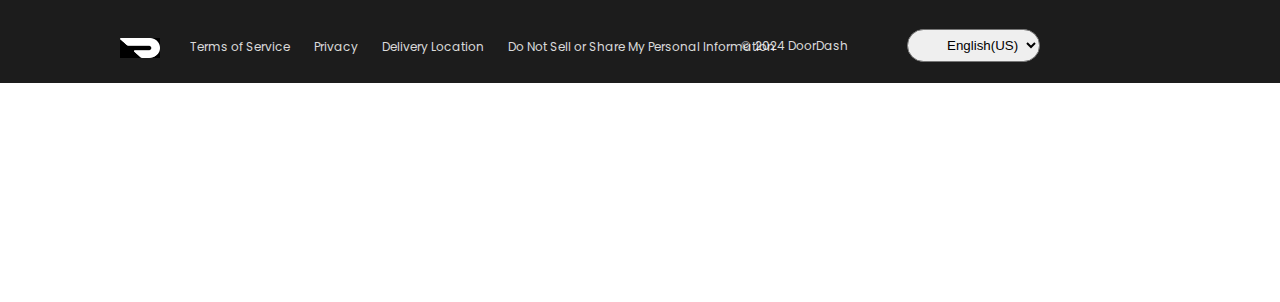
==== commit 19e547a9: "Trust the process...." ====
--- a/index.html
+++ b/index.html
@@ -507,13 +507,13 @@
     <img class="img2" src="DASH.D-5fc43ce7.png" alt="doordash logo">
 </div>
 <!-- 2205195_mobile_phone_screen_smart_icon.svg -->
-<div>
+<div class="hidden">
     <img class="googleapp" src="Mobile.png" alt="appstore">
 
     <div class="store"><small class="available">Available on the</small>  <br><small class="app">App Store</small></div>
 </div>
 <!-- play.png -->
-<div>
+<div class="hidden2">
     <img class="googleapp2" src="images 1.png" alt="googleplay">
 
     <div class="google-play"><small class="andriod">ANDRIOD APP ON </small>  <br><small class="app2">Google play</small></div>
@@ -547,8 +547,4 @@
 
 
 </body>
-<<<<<<< HEAD
-</html>
-=======
-</html>
->>>>>>> f0e6108ece6706d4ff99d85037f3024c378159a2
+</html>--- a/Project.css
+++ b/Project.css
@@ -951,7 +951,7 @@
     }
 
 
-    @media (min-width: 320px) and (max-width: 600px){
+    @media (min-width: 320px) and (max-width: 1000px){
 
         
 
@@ -977,16 +977,16 @@
 }
 
 .icon{
+    display: block;
     position: absolute;
     right: 20px;
     font-size: 1.2rem;
-    top: 10px;
+    top: 0;
     color: #eb1701;
 }
 
 .logo{
     display: block;
-    width: 100%;
     margin: 0 auto;
     position: unset;
 }
@@ -1002,8 +1002,8 @@
 
 .search-box{
     display: block;
-    margin: 20px;
-    height: 30px;
+    margin: 20px auto;
+    width: 270px;
     position: unset;
 }
 
@@ -1029,7 +1029,6 @@
 
 .second-section{
     display: flex;
-    flex-direction: column;
     margin: 0 auto;
     flex-wrap: wrap;
 }
@@ -1066,6 +1065,7 @@
     display: block;
     margin: 0 auto;
     width: 100%;
+    text-align: center;
     padding: unset;
 }
 
@@ -1211,9 +1211,9 @@
 }
 
 
-.grocery4{
-    position: absolute;
-    margin-left: 100px;
+.grocery4 {
+    position: absolute;
+    margin-left: 38%;
     padding: 5px;
     font-size: 0.8rem;
     top: 310px;
@@ -1269,15 +1269,17 @@
     width: 300px;
     object-fit: contain;
     height: auto;
-    margin: 10px;
-}
-
-.seventh-image2 {
+    display: block;
+    margin: 10px auto;
+}
+
+.seventh-image2  {
     position: unset;
     width: 300px;
     object-fit: contain;
     height: auto;
-    margin: 400px 10px;
+    display: block;
+    margin: 400px auto;
 }
 
 .seventh-container2  {
@@ -1298,7 +1300,8 @@
     width: 300px;
     object-fit: contain;
     height: auto;
-    margin: 10px;
+    margin: 10px auto;
+    display: block;
 }
 
 .seventh-image4{
@@ -1306,7 +1309,8 @@
     width: 300px;
     object-fit: contain;
     height: auto;
-    margin: 350px 10px 350px 10px;
+    margin: 350px auto;
+    display: block;
 }
 
 
@@ -1315,6 +1319,11 @@
     position: absolute;
     bottom: 740px;
 }
+
+.seventh-container4 h4{
+    line-height: 1.1;
+}
+
 
 .small{
     font-size: 1rem;
@@ -1338,7 +1347,8 @@
     width: 300px;
     object-fit: contain;
     height: auto;
-    margin: 10px;
+    margin: 10px auto;
+    display: block;
     float: none;
 }
 
@@ -1350,6 +1360,11 @@
     position: unset;
     margin: 0 auto;
     text-align: center;
+}
+
+.eight-container2 h4{
+    padding-top: unset;
+    font-size: 1.8rem;
 }
 
 .ninth-image {
@@ -1357,7 +1372,8 @@
     width: 300px;
     object-fit: contain;
     height: auto;
-    margin: 10px;
+    margin: 10px auto;
+    display: block;
 }
 
 
@@ -1367,28 +1383,109 @@
     text-align: center;
 }
 
-
-
-
-
-
-
-
-
-
-
-
-
-
-
-
-
-
-
 .tabs{
+    display: block;
+    margin-top: 100px;
+}
+
+.tab-contents, .tab2-contents, .tab3-contents{
     display: none;
-}
-
+
+}
+
+
+.tab-links{
+    display: flex;
+    margin: 0 auto;
+    justify-content: space-around;
+}
+
+#active{
+    margin-left: 0;
+    padding: unset;
+}
+
+.active-link{
+    padding: unset;
+}
+
+
+.footer-columns{
+    position: unset;
+    height: unset;
+    display: flex;
+    flex-wrap: wrap;
+}
+
+.link1, .link2, .link3, .link4, .link5, .link6, .link7{
+    position: unset;
+}
+
+
+*{
+    /* border: solid red; */
+}
+
+.footer-columns h3{
+        margin-left: 20px;
+}
+
+.footer-columns a{
+    margin: 10px auto 10px 20px;
+}
+
+
+.terms{
+    display: none;
+}
+
+.img1{
+    position: absolute;
+    top: 0;
+}
+
+.hidden, .hidden2{
+    display: none;
+}
+
+.select-opt{
+    margin-right: 0;
+    bottom: 10px;
+    right: 10px;
+}
+
+.foot{
+    height: 100px;
+    position: relative;
+    bottom: 0;
+    background-color: #000;
+}
+
+.fa-facebook{
+    left: 5px;
+    bottom: 15px;
+    position: absolute;
+}
+
+.fa-instagram{
+    bottom: 15px;
+    left: 30px;
+    position: absolute;
+}
    
+.fa-x-twitter{
+    position: absolute;
+    left: 55px;
+    bottom: 15px;
+
+}
+
+.footer-last {
+    display: flex;
+    margin: 0 auto;
+    justify-content: center;
+}
+
+
 }
     